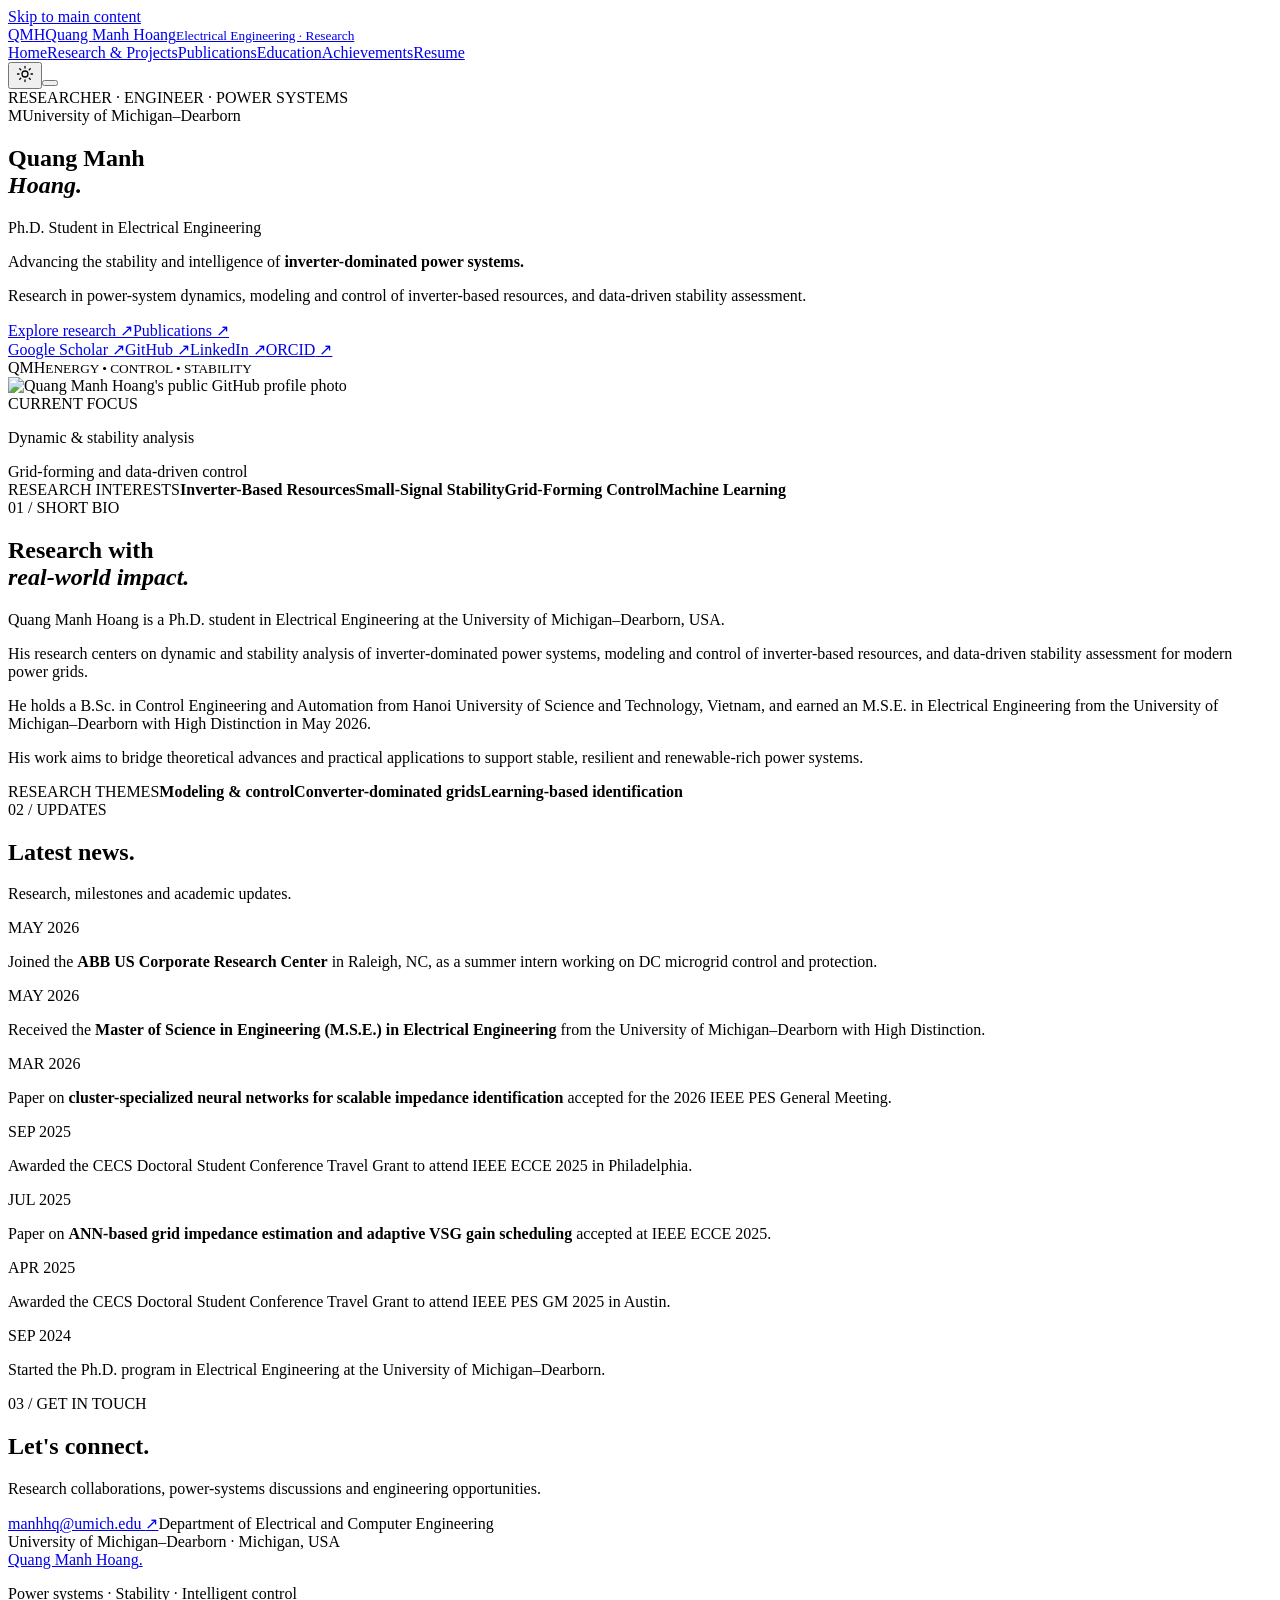
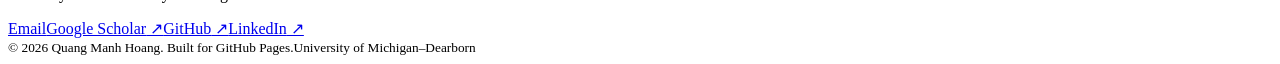
==== index.html @ e9f176d4 "Add index.html academic website page" ====
<!doctype html>
<html lang="en"><head>
<meta charset="utf-8"><meta name="viewport" content="width=device-width,initial-scale=1">
<meta name="theme-color" content="#faf9f6"><meta name="description" content="Academic home, research updates and contact information for Quang Manh Hoang.">
<meta property="og:type" content="website"><meta property="og:title" content="Home | Quang Manh Hoang"><meta property="og:description" content="Academic home, research updates and contact information for Quang Manh Hoang."><meta property="og:url" content="https://manhqhumich12.github.io/index.html">
<title>Home | Quang Manh Hoang</title>
<link rel="canonical" href="https://manhqhumich12.github.io/index.html">
<link rel="icon" type="image/svg+xml" href="assets/favicon.svg"><link rel="stylesheet" href="styles.css"><script src="script.js" defer></script>
</head><body>
<a class="skip-link" href="#main">Skip to main content</a>
<header class="site-header"><div class="container nav-shell">
<a class="brand" href="index.html" aria-label="Quang Manh Hoang, Home"><span class="brand-symbol">QM<span>H</span></span><span class="brand-name">Quang Manh Hoang<small>Electrical Engineering · Research</small></span></a>
<nav class="nav" id="nav" aria-label="Main navigation"><a href="index.html" aria-current="page">Home</a><a href="research.html">Research & Projects</a><a href="publications.html">Publications</a><a href="education.html">Education</a><a href="achievements.html">Achievements</a><a href="resume.html">Resume</a></nav>
<div class="nav-controls"><button id="theme-toggle" class="theme-toggle" type="button" aria-label="Switch color theme" title="Switch color theme"><svg viewBox="0 0 24 24" width="18" height="18" fill="none" stroke="currentColor" stroke-width="1.7" stroke-linecap="round" stroke-linejoin="round" aria-hidden="true"><circle cx="12" cy="12" r="4"/><path d="M12 2v2m0 16v2M4.93 4.93l1.41 1.41m11.32 11.32 1.41 1.41M2 12h2m16 0h2M4.93 19.07l1.41-1.41M17.66 6.34l1.41-1.41"/></svg></button><button id="nav-toggle" class="nav-toggle" type="button" aria-expanded="false" aria-controls="nav" aria-label="Open navigation"><span></span><span></span><span></span></button></div>
</div></header>
<main id="main"><section class="hero"><div class="container hero-grid"><div class="hero-copy">
<div class="eyebrow"><span></span>RESEARCHER · ENGINEER · POWER SYSTEMS</div>
<div class="university-line"><span class="tiny-seal">M</span><span>University of Michigan–Dearborn</span></div>
<h1>Quang Manh<br><em>Hoang<span>.</span></em></h1>
<p class="role-title">Ph.D. Student in Electrical Engineering</p>
<p class="hero-lead">Advancing the stability and intelligence of <strong>inverter-dominated power systems.</strong></p>
<p class="hero-summary">Research in power-system dynamics, modeling and control of inverter-based resources, and data-driven stability assessment.</p>
<div class="hero-actions"><a class="btn btn-dark" href="research.html">Explore research <span>↗</span></a><a class="btn btn-outline" href="publications.html">Publications <span>↗</span></a></div>
<div class="social-row"><a class="text-link" href="https://scholar.google.com/citations?hl=en&amp;user=gUNAoe0AAAAJ" target="_blank" rel="noopener noreferrer">Google Scholar<span aria-hidden="true"> ↗</span></a><a class="text-link" href="https://github.com/ManhqhUMich12" target="_blank" rel="noopener noreferrer">GitHub<span aria-hidden="true"> ↗</span></a><a class="text-link" href="https://www.linkedin.com/in/manhhg12/" target="_blank" rel="noopener noreferrer">LinkedIn<span aria-hidden="true"> ↗</span></a><a class="text-link" href="https://orcid.org/0009-0001-0348-9118" target="_blank" rel="noopener noreferrer">ORCID<span aria-hidden="true"> ↗</span></a></div>
</div><div class="hero-side"><div class="portrait-shell"><div class="portrait-graphic"><span aria-hidden="true">QMH</span><small>ENERGY • CONTROL • STABILITY</small></div><img class="profile-photo" src="https://avatars.githubusercontent.com/u/192837493?v=4" alt="Quang Manh Hoang's public GitHub profile photo" loading="eager" referrerpolicy="no-referrer"></div>
<div class="hero-side-card"><span class="mini-label">CURRENT FOCUS</span><p>Dynamic & stability analysis</p><div class="side-card-bottom"><span class="circle-live"></span> Grid-forming and data-driven control</div></div></div></div></section>
<section class="stripe" aria-label="Research interests"><div class="container stripe-items"><span>RESEARCH INTERESTS</span><strong>Inverter-Based Resources</strong><strong>Small-Signal Stability</strong><strong>Grid-Forming Control</strong><strong>Machine Learning</strong></div></section>
<section class="content-section" id="about"><div class="container split"><div class="side-heading"><span class="section-index">01 / SHORT BIO</span><h2>Research with<br><em>real-world impact.</em></h2></div><div class="editorial"><p class="lead">Quang Manh Hoang is a Ph.D. student in Electrical Engineering at the University of Michigan–Dearborn, USA.</p><p>His research centers on dynamic and stability analysis of inverter-dominated power systems, modeling and control of inverter-based resources, and data-driven stability assessment for modern power grids.</p><p>He holds a B.Sc. in Control Engineering and Automation from Hanoi University of Science and Technology, Vietnam, and earned an M.S.E. in Electrical Engineering from the University of Michigan–Dearborn with High Distinction in May 2026.</p><p>His work aims to bridge theoretical advances and practical applications to support stable, resilient and renewable-rich power systems.</p><div class="bio-note"><span>RESEARCH THEMES</span><strong>Modeling & control</strong><strong>Converter-dominated grids</strong><strong>Learning-based identification</strong></div></div></div></section>
<section class="content-section soft-section" id="news"><div class="container"><div class="section-top"><span class="section-index">02 / UPDATES</span><div><h2>Latest news<span class="accent">.</span></h2><p>Research, milestones and academic updates.</p></div></div>
<div class="news-list">
<article><time datetime="2026-05">MAY 2026</time><p>Joined the <strong>ABB US Corporate Research Center</strong> in Raleigh, NC, as a summer intern working on DC microgrid control and protection.</p></article>
<article><time datetime="2026-05">MAY 2026</time><p>Received the <strong>Master of Science in Engineering (M.S.E.) in Electrical Engineering</strong> from the University of Michigan–Dearborn with High Distinction.</p></article>
<article><time datetime="2026-03">MAR 2026</time><p>Paper on <strong>cluster-specialized neural networks for scalable impedance identification</strong> accepted for the 2026 IEEE PES General Meeting.</p></article>
<article><time datetime="2025-09">SEP 2025</time><p>Awarded the CECS Doctoral Student Conference Travel Grant to attend IEEE ECCE 2025 in Philadelphia.</p></article>
<article><time datetime="2025-07">JUL 2025</time><p>Paper on <strong>ANN-based grid impedance estimation and adaptive VSG gain scheduling</strong> accepted at IEEE ECCE 2025.</p></article>
<article><time datetime="2025-04">APR 2025</time><p>Awarded the CECS Doctoral Student Conference Travel Grant to attend IEEE PES GM 2025 in Austin.</p></article>
<article><time datetime="2024-09">SEP 2024</time><p>Started the Ph.D. program in Electrical Engineering at the University of Michigan–Dearborn.</p></article>
</div></div></section>
<section class="content-section contact-band" id="contact"><div class="container contact-grid"><div><span class="section-index">03 / GET IN TOUCH</span><h2>Let's connect<span class="accent">.</span></h2><p>Research collaborations, power-systems discussions and engineering opportunities.</p></div><div class="contact-actions"><a class="btn btn-dark" href="mailto:manhhq@umich.edu">manhhq@umich.edu <span>↗</span></a><span>Department of Electrical and Computer Engineering<br>University of Michigan–Dearborn · Michigan, USA</span></div></div></section></main>
<footer class="footer"><div class="container footer-main"><div><a class="footer-brand" href="index.html">Quang Manh Hoang<span class="accent">.</span></a><p>Power systems · Stability · Intelligent control</p></div><div class="footer-links"><a href="mailto:manhhq@umich.edu">Email</a><a class="footer-link" href="https://scholar.google.com/citations?hl=en&amp;user=gUNAoe0AAAAJ" target="_blank" rel="noopener noreferrer">Google Scholar<span aria-hidden="true"> ↗</span></a><a class="footer-link" href="https://github.com/ManhqhUMich12" target="_blank" rel="noopener noreferrer">GitHub<span aria-hidden="true"> ↗</span></a><a class="footer-link" href="https://www.linkedin.com/in/manhhg12/" target="_blank" rel="noopener noreferrer">LinkedIn<span aria-hidden="true"> ↗</span></a></div></div><div class="container footer-bottom"><small>© <span id="year">2026</span> Quang Manh Hoang. Built for GitHub Pages.</small><small>University of Michigan–Dearborn</small></div></footer>
</body></html>
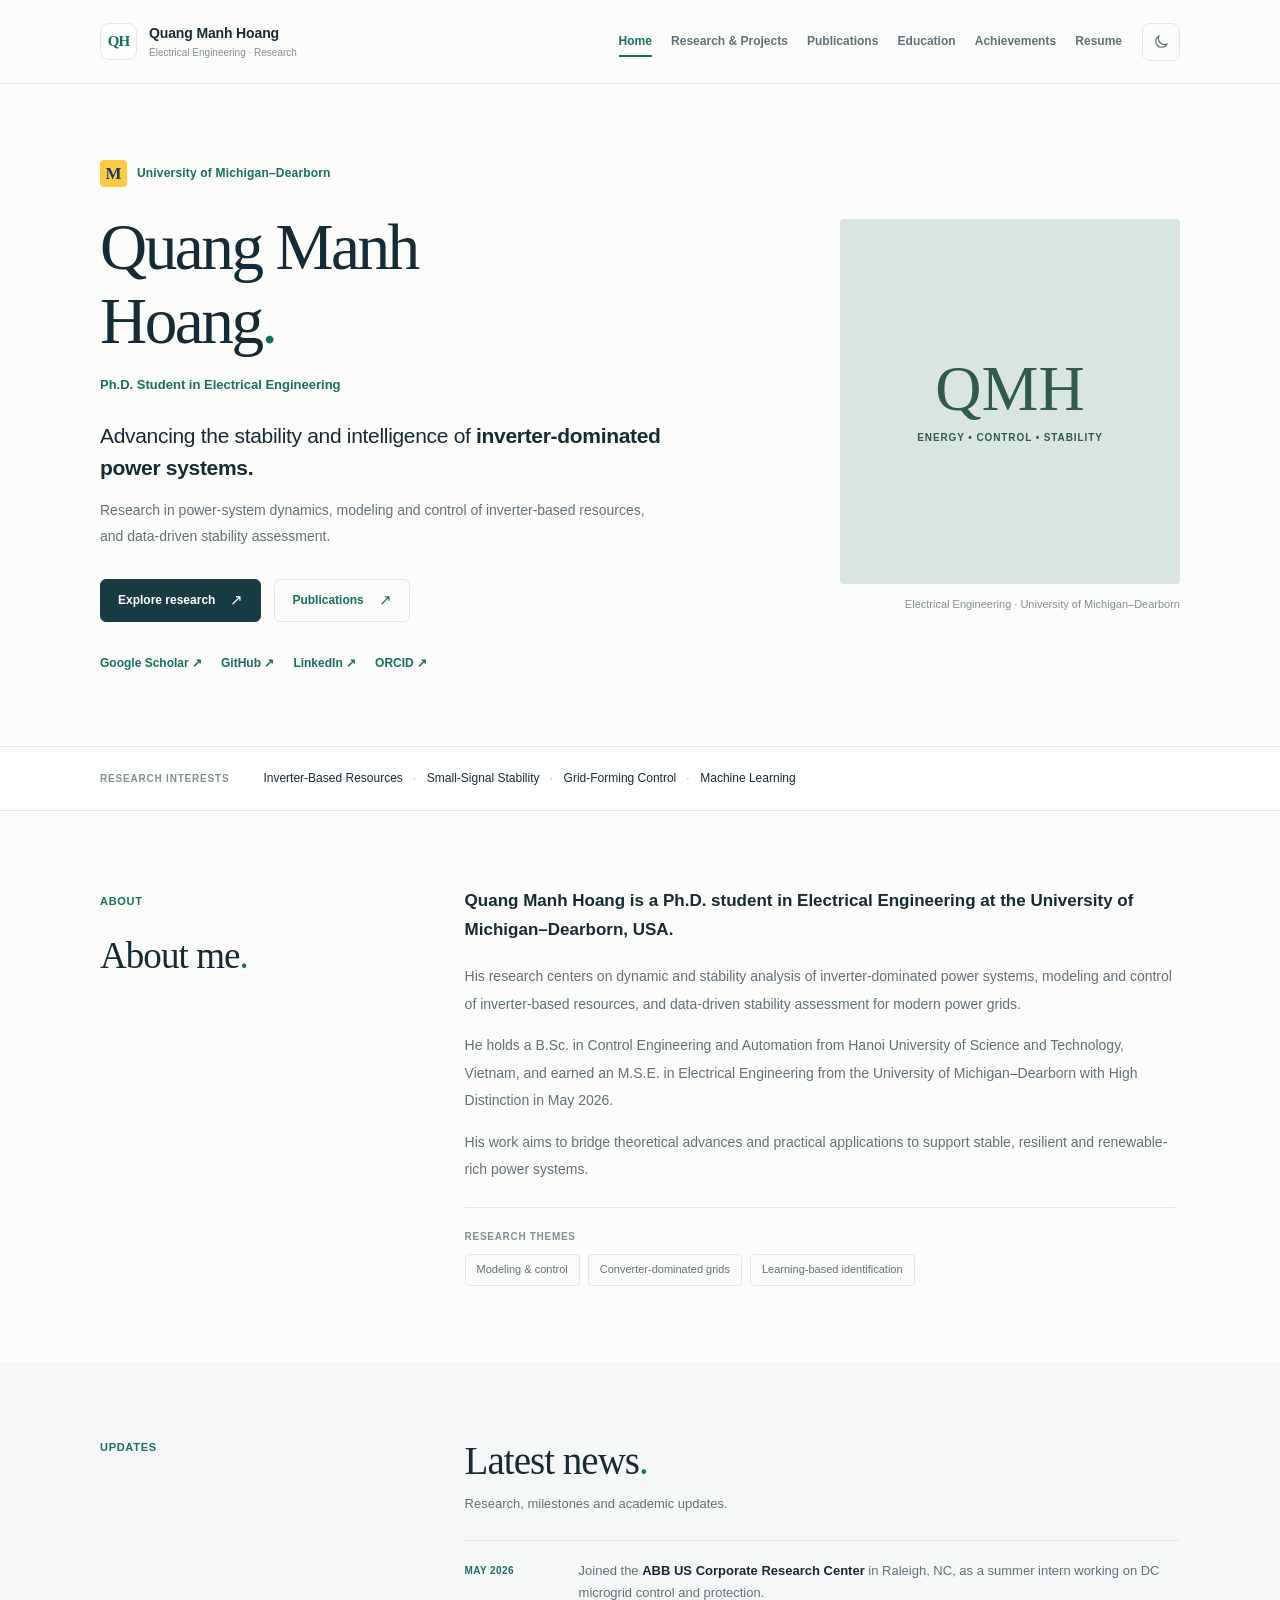
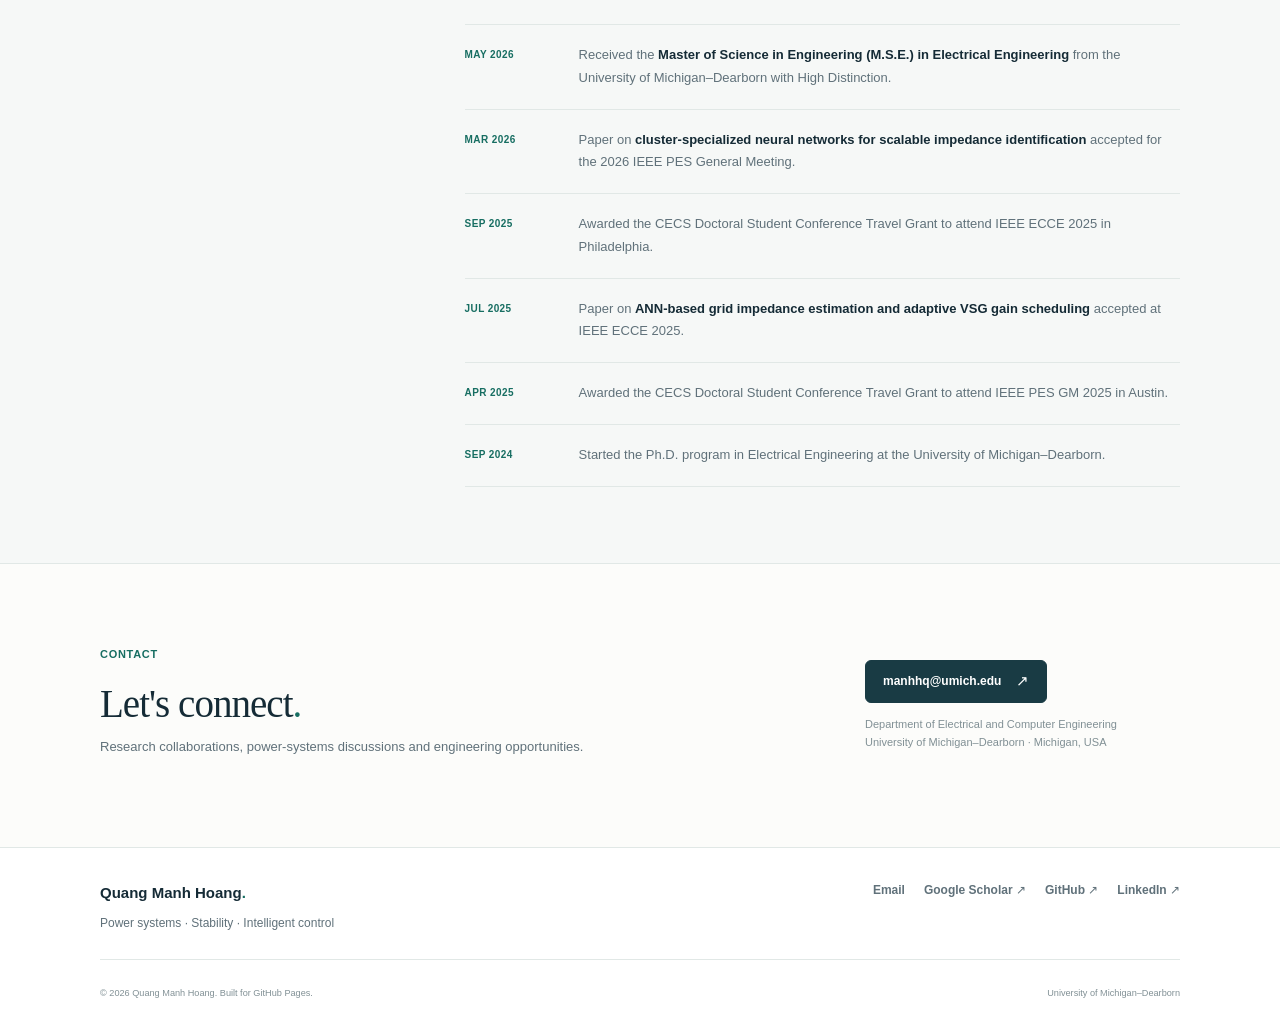
==== commit fbf1cb76: "Redesign academic website with clean Modern Academic light theme" ====
--- a/index.html
+++ b/index.html
@@ -1,7 +1,7 @@
 <!doctype html>
 <html lang="en"><head>
 <meta charset="utf-8"><meta name="viewport" content="width=device-width,initial-scale=1">
-<meta name="theme-color" content="#faf9f6"><meta name="description" content="Academic home, research updates and contact information for Quang Manh Hoang.">
+<meta name="theme-color" content="#fcfcfa"><meta name="description" content="Academic home, research updates and contact information for Quang Manh Hoang.">
 <meta property="og:type" content="website"><meta property="og:title" content="Home | Quang Manh Hoang"><meta property="og:description" content="Academic home, research updates and contact information for Quang Manh Hoang."><meta property="og:url" content="https://manhqhumich12.github.io/index.html">
 <title>Home | Quang Manh Hoang</title>
 <link rel="canonical" href="https://manhqhumich12.github.io/index.html">
@@ -9,9 +9,9 @@
 </head><body>
 <a class="skip-link" href="#main">Skip to main content</a>
 <header class="site-header"><div class="container nav-shell">
-<a class="brand" href="index.html" aria-label="Quang Manh Hoang, Home"><span class="brand-symbol">QM<span>H</span></span><span class="brand-name">Quang Manh Hoang<small>Electrical Engineering · Research</small></span></a>
+<a class="brand" href="index.html" aria-label="Quang Manh Hoang, Home"><span class="brand-symbol" aria-hidden="true">QH</span><span class="brand-name">Quang Manh Hoang<small>Electrical Engineering · Research</small></span></a>
 <nav class="nav" id="nav" aria-label="Main navigation"><a href="index.html" aria-current="page">Home</a><a href="research.html">Research & Projects</a><a href="publications.html">Publications</a><a href="education.html">Education</a><a href="achievements.html">Achievements</a><a href="resume.html">Resume</a></nav>
-<div class="nav-controls"><button id="theme-toggle" class="theme-toggle" type="button" aria-label="Switch color theme" title="Switch color theme"><svg viewBox="0 0 24 24" width="18" height="18" fill="none" stroke="currentColor" stroke-width="1.7" stroke-linecap="round" stroke-linejoin="round" aria-hidden="true"><circle cx="12" cy="12" r="4"/><path d="M12 2v2m0 16v2M4.93 4.93l1.41 1.41m11.32 11.32 1.41 1.41M2 12h2m16 0h2M4.93 19.07l1.41-1.41M17.66 6.34l1.41-1.41"/></svg></button><button id="nav-toggle" class="nav-toggle" type="button" aria-expanded="false" aria-controls="nav" aria-label="Open navigation"><span></span><span></span><span></span></button></div>
+<div class="nav-controls"><button id="theme-toggle" class="theme-toggle" type="button" aria-label="Switch to dark mode" title="Switch to dark mode"><svg viewBox="0 0 24 24" width="18" height="18" fill="none" stroke="currentColor" stroke-width="1.7" stroke-linecap="round" stroke-linejoin="round" aria-hidden="true"><path d="M20 15.4A8.5 8.5 0 0 1 8.6 4a8.5 8.5 0 1 0 11.4 11.4Z"/></svg></button><button id="nav-toggle" class="nav-toggle" type="button" aria-expanded="false" aria-controls="nav" aria-label="Open navigation"><span></span><span></span><span></span></button></div>
 </div></header>
 <main id="main"><section class="hero"><div class="container hero-grid"><div class="hero-copy">
 <div class="eyebrow"><span></span>RESEARCHER · ENGINEER · POWER SYSTEMS</div>
@@ -23,10 +23,10 @@
 <div class="hero-actions"><a class="btn btn-dark" href="research.html">Explore research <span>↗</span></a><a class="btn btn-outline" href="publications.html">Publications <span>↗</span></a></div>
 <div class="social-row"><a class="text-link" href="https://scholar.google.com/citations?hl=en&amp;user=gUNAoe0AAAAJ" target="_blank" rel="noopener noreferrer">Google Scholar<span aria-hidden="true"> ↗</span></a><a class="text-link" href="https://github.com/ManhqhUMich12" target="_blank" rel="noopener noreferrer">GitHub<span aria-hidden="true"> ↗</span></a><a class="text-link" href="https://www.linkedin.com/in/manhhg12/" target="_blank" rel="noopener noreferrer">LinkedIn<span aria-hidden="true"> ↗</span></a><a class="text-link" href="https://orcid.org/0009-0001-0348-9118" target="_blank" rel="noopener noreferrer">ORCID<span aria-hidden="true"> ↗</span></a></div>
 </div><div class="hero-side"><div class="portrait-shell"><div class="portrait-graphic"><span aria-hidden="true">QMH</span><small>ENERGY • CONTROL • STABILITY</small></div><img class="profile-photo" src="https://avatars.githubusercontent.com/u/192837493?v=4" alt="Quang Manh Hoang's public GitHub profile photo" loading="eager" referrerpolicy="no-referrer"></div>
-<div class="hero-side-card"><span class="mini-label">CURRENT FOCUS</span><p>Dynamic & stability analysis</p><div class="side-card-bottom"><span class="circle-live"></span> Grid-forming and data-driven control</div></div></div></div></section>
+<div class="hero-side-card"><span class="mini-label">CURRENT FOCUS</span><p>Dynamic & stability analysis</p><div class="side-card-bottom"><span class="circle-live"></span> Grid-forming and data-driven control</div></div><p class="portrait-caption">Electrical Engineering · University of Michigan–Dearborn</p></div></div></section>
 <section class="stripe" aria-label="Research interests"><div class="container stripe-items"><span>RESEARCH INTERESTS</span><strong>Inverter-Based Resources</strong><strong>Small-Signal Stability</strong><strong>Grid-Forming Control</strong><strong>Machine Learning</strong></div></section>
-<section class="content-section" id="about"><div class="container split"><div class="side-heading"><span class="section-index">01 / SHORT BIO</span><h2>Research with<br><em>real-world impact.</em></h2></div><div class="editorial"><p class="lead">Quang Manh Hoang is a Ph.D. student in Electrical Engineering at the University of Michigan–Dearborn, USA.</p><p>His research centers on dynamic and stability analysis of inverter-dominated power systems, modeling and control of inverter-based resources, and data-driven stability assessment for modern power grids.</p><p>He holds a B.Sc. in Control Engineering and Automation from Hanoi University of Science and Technology, Vietnam, and earned an M.S.E. in Electrical Engineering from the University of Michigan–Dearborn with High Distinction in May 2026.</p><p>His work aims to bridge theoretical advances and practical applications to support stable, resilient and renewable-rich power systems.</p><div class="bio-note"><span>RESEARCH THEMES</span><strong>Modeling & control</strong><strong>Converter-dominated grids</strong><strong>Learning-based identification</strong></div></div></div></section>
-<section class="content-section soft-section" id="news"><div class="container"><div class="section-top"><span class="section-index">02 / UPDATES</span><div><h2>Latest news<span class="accent">.</span></h2><p>Research, milestones and academic updates.</p></div></div>
+<section class="content-section" id="about"><div class="container split"><div class="side-heading"><span class="section-index">ABOUT</span><h2>About me<span class="accent">.</span></h2></div><div class="editorial"><p class="lead">Quang Manh Hoang is a Ph.D. student in Electrical Engineering at the University of Michigan–Dearborn, USA.</p><p>His research centers on dynamic and stability analysis of inverter-dominated power systems, modeling and control of inverter-based resources, and data-driven stability assessment for modern power grids.</p><p>He holds a B.Sc. in Control Engineering and Automation from Hanoi University of Science and Technology, Vietnam, and earned an M.S.E. in Electrical Engineering from the University of Michigan–Dearborn with High Distinction in May 2026.</p><p>His work aims to bridge theoretical advances and practical applications to support stable, resilient and renewable-rich power systems.</p><div class="bio-note"><span>RESEARCH THEMES</span><strong>Modeling & control</strong><strong>Converter-dominated grids</strong><strong>Learning-based identification</strong></div></div></div></section>
+<section class="content-section soft-section" id="news"><div class="container"><div class="section-top"><span class="section-index">UPDATES</span><div><h2>Latest news<span class="accent">.</span></h2><p>Research, milestones and academic updates.</p></div></div>
 <div class="news-list">
 <article><time datetime="2026-05">MAY 2026</time><p>Joined the <strong>ABB US Corporate Research Center</strong> in Raleigh, NC, as a summer intern working on DC microgrid control and protection.</p></article>
 <article><time datetime="2026-05">MAY 2026</time><p>Received the <strong>Master of Science in Engineering (M.S.E.) in Electrical Engineering</strong> from the University of Michigan–Dearborn with High Distinction.</p></article>
@@ -36,6 +36,6 @@
 <article><time datetime="2025-04">APR 2025</time><p>Awarded the CECS Doctoral Student Conference Travel Grant to attend IEEE PES GM 2025 in Austin.</p></article>
 <article><time datetime="2024-09">SEP 2024</time><p>Started the Ph.D. program in Electrical Engineering at the University of Michigan–Dearborn.</p></article>
 </div></div></section>
-<section class="content-section contact-band" id="contact"><div class="container contact-grid"><div><span class="section-index">03 / GET IN TOUCH</span><h2>Let's connect<span class="accent">.</span></h2><p>Research collaborations, power-systems discussions and engineering opportunities.</p></div><div class="contact-actions"><a class="btn btn-dark" href="mailto:manhhq@umich.edu">manhhq@umich.edu <span>↗</span></a><span>Department of Electrical and Computer Engineering<br>University of Michigan–Dearborn · Michigan, USA</span></div></div></section></main>
+<section class="content-section contact-band" id="contact"><div class="container contact-grid"><div><span class="section-index">CONTACT</span><h2>Let's connect<span class="accent">.</span></h2><p>Research collaborations, power-systems discussions and engineering opportunities.</p></div><div class="contact-actions"><a class="btn btn-dark" href="mailto:manhhq@umich.edu">manhhq@umich.edu <span>↗</span></a><span>Department of Electrical and Computer Engineering<br>University of Michigan–Dearborn · Michigan, USA</span></div></div></section></main>
 <footer class="footer"><div class="container footer-main"><div><a class="footer-brand" href="index.html">Quang Manh Hoang<span class="accent">.</span></a><p>Power systems · Stability · Intelligent control</p></div><div class="footer-links"><a href="mailto:manhhq@umich.edu">Email</a><a class="footer-link" href="https://scholar.google.com/citations?hl=en&amp;user=gUNAoe0AAAAJ" target="_blank" rel="noopener noreferrer">Google Scholar<span aria-hidden="true"> ↗</span></a><a class="footer-link" href="https://github.com/ManhqhUMich12" target="_blank" rel="noopener noreferrer">GitHub<span aria-hidden="true"> ↗</span></a><a class="footer-link" href="https://www.linkedin.com/in/manhhg12/" target="_blank" rel="noopener noreferrer">LinkedIn<span aria-hidden="true"> ↗</span></a></div></div><div class="container footer-bottom"><small>© <span id="year">2026</span> Quang Manh Hoang. Built for GitHub Pages.</small><small>University of Michigan–Dearborn</small></div></footer>
 </body></html>
--- a/styles.css
+++ b/styles.css
@@ -0,0 +1,289 @@
+/* Quang Manh Hoang — Modern Academic v3
+   Editorial, content-first visual language. System fonts; no third-party build. */
+:root {
+  --bg: #fcfcfa;
+  --paper: #ffffff;
+  --soft: #f6f8f7;
+  --ink: #22313a;
+  --heading: #152b36;
+  --muted: #60717a;
+  --quiet: #819095;
+  --line: #e1e8e6;
+  --accent: #176e62;
+  --accent-light: #eef5f2;
+  --button: #193b44;
+  --button-text: #ffffff;
+  --serif: Georgia, 'Times New Roman', serif;
+  --sans: -apple-system, BlinkMacSystemFont, 'Segoe UI', Helvetica, Arial, sans-serif;
+  color-scheme: light;
+}
+:root[data-theme="dark"] {
+  --bg: #14212a;
+  --paper: #1b2b34;
+  --soft: #202f36;
+  --ink: #d8e3e5;
+  --heading: #f4f7f4;
+  --muted: #aabdc2;
+  --quiet: #8ea3a9;
+  --line: #34454d;
+  --accent: #8ad0bb;
+  --accent-light: #263f40;
+  --button: #bfe8dc;
+  --button-text: #1d343b;
+  color-scheme: dark;
+}
+* { box-sizing: border-box; }
+html { scroll-behavior: smooth; }
+body { margin: 0; background: var(--bg); color: var(--ink); font: 15px/1.78 var(--sans); -webkit-font-smoothing: antialiased; }
+button { font: inherit; cursor: pointer; }
+a { color: inherit; text-decoration: none; }
+a:hover { color: var(--accent); }
+a:focus-visible, button:focus-visible { outline: 2px solid var(--accent); outline-offset: 4px; }
+img, svg { max-width: 100%; }
+img { display: block; }
+h1, h2, h3, p { margin-top: 0; }
+h1, h2, h3 { color: var(--heading); }
+p { color: var(--muted); }
+.container { width: min(1080px, calc(100% - 72px)); margin-inline: auto; }
+.accent { color: var(--accent); }
+em { font-family: var(--serif); font-weight: 400; font-style: italic; color: inherit; }
+.skip-link { position: fixed; top: -100px; left: 12px; padding: 10px 16px; z-index: 999; background: var(--paper); color: var(--heading); border: 1px solid var(--accent); }
+.skip-link:focus { top: 10px; }
+
+/* Navigation — calm, readable, and deliberately unbranded in the corporate sense. */
+.site-header { position: sticky; top: 0; z-index: 40; background: var(--bg); border-bottom: 1px solid var(--line); }
+.nav-shell { min-height: 83px; display: flex; align-items: center; gap: 20px; }
+.brand { display: flex; gap: 12px; align-items: center; flex-shrink: 0; margin-right: auto; }
+.brand-symbol { height: 37px; width: 37px; flex: 0 0 37px; border: 1px solid var(--line); border-radius: 9px; display: grid; place-items: center; font-family: var(--serif); font-size: 15px; font-weight: 700; line-height: 1; color: var(--accent); background: var(--paper); letter-spacing: -.06em; }
+.brand-name { display: block; color: var(--heading); font-size: 14px; font-weight: 700; letter-spacing: -.01em; white-space: nowrap; line-height: 1.32; }
+.brand-name small { display: block; color: var(--quiet); margin-top: 4px; font-size: 10px; font-weight: 500; letter-spacing: 0; }
+.nav { display: flex; align-items: center; gap: clamp(11px, 1.5vw, 23px); }
+.nav a { position: relative; white-space: nowrap; font-size: 12px; font-weight: 560; color: var(--muted); padding: 12px 0; }
+.nav a[aria-current="page"], .nav a:hover { color: var(--accent); }
+.nav a[aria-current="page"]::after { position: absolute; content: ''; height: 2px; left: 0; right: 0; bottom: 7px; background: var(--accent); }
+.nav-controls { display: flex; align-items: center; gap: 8px; }
+.theme-toggle, .nav-toggle { border: 1px solid var(--line); border-radius: 8px; width: 38px; height: 38px; color: var(--muted); background: transparent; display: grid; place-items: center; }
+.theme-toggle:hover, .nav-toggle:hover { border-color: var(--accent); color: var(--accent); }
+.theme-toggle svg { width: 17px; height: 17px; }
+.nav-toggle { display: none; }
+.nav-toggle span { display: block; width: 17px; height: 1.5px; background: currentColor; margin: 2px 0; }
+
+/* Home — reduce the hierarchy to name, position, work, portrait. */
+.hero { padding: 76px 0 72px; }
+.hero-grid { display: grid; grid-template-columns: minmax(0, 1.3fr) minmax(0, .72fr); align-items: center; gap: clamp(50px, 8vw, 112px); }
+.hero-copy { max-width: 635px; }
+.hero-copy > .eyebrow { display: none; }
+.university-line { display: flex; align-items: center; gap: 10px; margin-bottom: 24px; color: var(--accent); font-size: 12px; font-weight: 620; letter-spacing: .015em; }
+.tiny-seal { display: grid; place-items: center; width: 27px; height: 27px; border-radius: 4px; color: #173d5f; background: #ffcb45; font: 700 17px/1 var(--serif); }
+.hero h1 { margin-bottom: 14px; font: 400 clamp(47px, 5.1vw, 69px)/1.13 var(--serif); letter-spacing: -.038em; }
+.hero h1 em { font-style: normal; color: var(--heading); }
+.hero h1 em span { color: var(--accent); }
+.role-title { margin-bottom: 24px; font-size: 13px; color: var(--accent); font-weight: 650; letter-spacing: 0; text-transform: none; }
+.hero-lead { font-size: clamp(17px, 1.9vw, 21px); line-height: 1.55; color: var(--heading); font-weight: 430; letter-spacing: -.015em; max-width: 585px; margin-bottom: 13px; }
+.hero-lead strong { font-weight: 700; }
+.hero-summary { font-size: 14px; line-height: 1.85; max-width: 570px; margin-bottom: 29px; }
+.hero-actions, .cv-actions { display: flex; flex-wrap: wrap; align-items: center; gap: 13px; }
+.btn { display: inline-flex; align-items: center; justify-content: center; gap: 15px; min-height: 43px; padding: 10px 17px; border-radius: 6px; border: 1px solid var(--line); font: 650 12px/1.2 var(--sans); transition: background-color .15s, border-color .15s, color .15s; }
+.btn span { font-size: 15px; font-weight: 500; }
+.btn-dark { background: var(--button); color: var(--button-text); border-color: var(--button); }
+.btn-dark:hover { background: var(--accent); color: var(--button-text); border-color: var(--accent); }
+.btn-outline { color: var(--accent); border-color: var(--line); background: transparent; }
+.btn-outline:hover { background: var(--accent-light); border-color: var(--accent); color: var(--accent); }
+.social-row { display: flex; align-items: center; flex-wrap: wrap; gap: 9px 19px; margin-top: 31px; }
+.text-link, .arrow-link { color: var(--accent); font-size: 12px; font-weight: 600; }
+.text-link:hover, .arrow-link:hover { text-decoration: underline; text-underline-offset: 3px; }
+.hero-side { width: 100%; max-width: 340px; justify-self: end; }
+.portrait-shell { height: auto; aspect-ratio: .93; position: relative; border-radius: 4px; overflow: hidden; background: #e6ece9; }
+.portrait-shell img { position: absolute; width: 100%; height: 100%; inset: 0; object-fit: cover; object-position: 50% 35%; filter: saturate(.81); }
+.portrait-graphic { position: absolute; inset: 0; display: flex; flex-direction: column; align-items: center; justify-content: center; gap: 9px; color: #315950; background: #d9e6e0; }
+.portrait-graphic span { font: 400 64px/1 var(--serif); }
+.portrait-graphic small { font: 600 10px/1.6 var(--sans); letter-spacing: .09em; }
+.profile-photo.is-unavailable { display: none; }
+.hero-side-card { display: none; }
+.portrait-caption { margin: 11px 0 0; text-align: right; color: var(--quiet); font-size: 11px; }
+.stripe { background: var(--paper); border-top: 1px solid var(--line); border-bottom: 1px solid var(--line); }
+.stripe-items { padding: 21px 0; display: flex; align-items: center; gap: 12px 24px; flex-wrap: wrap; }
+.stripe-items > span { color: var(--quiet); font-size: 10px; font-weight: 750; text-transform: uppercase; letter-spacing: .08em; margin-right: 10px; }
+.stripe-items strong { position: relative; font-size: 12px; font-weight: 540; color: var(--heading); }
+.stripe-items strong + strong::before { content: '·'; position: absolute; left: -14px; color: #adbab5; }
+
+/* Shared editorial sections. */
+.content-section { padding: 76px 0; }
+.split { display: grid; grid-template-columns: 275px minmax(0, 1fr); gap: clamp(35px, 7vw, 100px); }
+.section-index, .mini-label { color: var(--accent); font-size: 11px; letter-spacing: .065em; font-weight: 720; text-transform: uppercase; }
+.side-heading h2 { font: 400 37px/1.18 var(--serif); letter-spacing: -.025em; margin: 20px 0; }
+.side-heading h2 em { color: var(--heading); }
+.editorial { max-width: 710px; }
+.editorial p { font-size: 14px; line-height: 1.96; margin-bottom: 14px; }
+.editorial p.lead { color: var(--heading); font-size: 17px; line-height: 1.68; font-weight: 560; margin-bottom: 19px; }
+.bio-note { display: flex; flex-wrap: wrap; gap: 8px; align-items: center; border-top: 1px solid var(--line); margin-top: 24px; padding-top: 20px; }
+.bio-note span { display: block; flex: 0 0 100%; font-size: 10px; color: var(--quiet); font-weight: 650; letter-spacing: .07em; }
+.bio-note strong { font-size: 11px; font-weight: 540; border: 1px solid var(--line); border-radius: 4px; padding: 5px 11px; color: var(--muted); }
+.soft-section { background: var(--soft); }
+.section-top { display: grid; grid-template-columns: 275px minmax(0, 1fr); gap: clamp(35px, 7vw, 100px); margin-bottom: 25px; }
+.section-top h2, .contact-grid h2 { font: 400 39px/1.2 var(--serif); letter-spacing: -.025em; margin: 0 0 7px; }
+.section-top p { margin: 0; font-size: 13px; }
+.news-list { margin-left: calc(275px + clamp(35px, 7vw, 100px)); border-top: 1px solid var(--line); }
+.news-list article { display: grid; grid-template-columns: 92px minmax(0, 1fr); gap: 22px; border-bottom: 1px solid var(--line); padding: 19px 0; }
+.news-list time { font: 700 10px/1.7 var(--sans); color: var(--accent); letter-spacing: .04em; padding-top: 2px; }
+.news-list p { font-size: 13px; line-height: 1.75; margin: 0; }
+.news-list strong { color: var(--heading); font-weight: 630; }
+.contact-band { border-top: 1px solid var(--line); }
+.contact-grid { display: flex; justify-content: space-between; gap: 50px; align-items: center; }
+.contact-grid h2 { margin-top: 15px; }
+.contact-grid p { font-size: 13px; }
+.contact-actions { display: flex; flex-direction: column; align-items: flex-start; gap: 13px; min-width: 315px; }
+.contact-actions > span { color: var(--quiet); font-size: 11px; line-height: 1.6; }
+
+/* Interior pages: simple document-like hierarchy. */
+.page-intro { padding: 66px 0 58px; border-bottom: 1px solid var(--line); background: var(--bg); }
+.eyebrow { font-size: 11px; font-weight: 700; color: var(--accent); letter-spacing: .095em; text-transform: uppercase; display: flex; align-items: center; gap: 9px; margin-bottom: 19px; }
+.eyebrow > span { width: 16px; height: 1px; background: var(--accent); }
+.page-intro h1 { font: 400 clamp(39px, 4.65vw, 57px)/1.2 var(--serif); letter-spacing: -.035em; margin: 0 0 15px; }
+.page-intro h1 em { color: var(--heading); }
+.page-intro p { max-width: 690px; font-size: 15px; line-height: 1.8; margin: 0; }
+.research-focus { display: grid; grid-template-columns: 1.15fr .85fr; gap: 70px; align-items: end; padding-bottom: 25px; }
+.research-focus h2 { font: 400 29px/1.34 var(--serif); letter-spacing: -.02em; margin: 14px 0 0; }
+.research-focus p { font-size: 14px; margin: 0; line-height: 1.8; }
+.projects-list { display: block; border-top: 1px solid var(--line); }
+.project-card { border-bottom: 1px solid var(--line); padding: 29px 0; background: transparent; }
+.project-visual { display: none; }
+.project-body { display: grid; grid-template-columns: 196px minmax(0,1fr); column-gap: 33px; row-gap: 10px; padding: 0; }
+.overline-row { grid-column: 1; grid-row: 1 / span 3; display: flex; flex-direction: column; align-items: flex-start; gap: 7px; font-size: 11px; line-height: 1.5; color: var(--accent); font-weight: 600; }
+.overline-row span:last-child { color: var(--quiet); font-weight: 500; }
+.project-body h2 { grid-column: 2; grid-row: 1; font: 520 21px/1.45 var(--sans); letter-spacing: -.02em; margin: 0; max-width: 725px; }
+.project-body > p { grid-column: 2; grid-row: 2; font-size: 13px; line-height: 1.75; max-width: 750px; margin: 0; }
+.project-bottom { grid-column: 2; grid-row: 3; display: flex; justify-content: space-between; align-items: center; flex-wrap: wrap; gap: 10px 20px; margin-top: 7px; }
+.topic-pill { color: var(--quiet); font-size: 11px; font-weight: 600; }
+.arrow-link { font-size: 12px; }
+
+/* Publications. */
+.pub-toolbar { display: flex; align-items: center; justify-content: space-between; gap: 15px; padding-bottom: 18px; border-bottom: 1px solid var(--line); }
+.pub-toolbar > span { font-size: 10px; font-weight: 720; color: var(--quiet); letter-spacing: .09em; }
+.pub-toolbar .btn { min-height: 38px; }
+.publication-category { padding-top: 47px; }
+.category-head { display: flex; align-items: baseline; gap: 17px; margin-bottom: 18px; }
+.category-head > span { color: var(--accent); font-size: 11px; font-weight: 720; }
+.category-head h2 { font: 400 32px/1.3 var(--serif); margin: 0; letter-spacing: -.025em; }
+.category-head small { font-size: 11px; color: var(--quiet); }
+.pub-row { display: grid; grid-template-columns: 100px minmax(0,1fr); gap: 30px; padding: 22px 0; border-top: 1px solid var(--line); }
+.pub-index { font-size: 11px; font-weight: 700; color: var(--accent); padding-top: 3px; }
+.pub-index span { display: block; font-size: 11px; font-weight: 500; color: var(--quiet); margin-top: 4px; }
+.pub-details h3 { font: 620 17px/1.5 var(--sans); letter-spacing: -.01em; margin: 0 0 9px; }
+.pub-authors, .pub-venue { margin: 0 0 5px; font-size: 12px; line-height: 1.7; }
+.pub-venue { font-style: italic; color: var(--ink); margin-bottom: 10px; }
+
+/* Education, achievements and CV. */
+.timeline { max-width: 910px; margin: 0 auto; }
+.timeline-item { display: grid; grid-template-columns: 155px 18px minmax(0,1fr); gap: 20px; min-height: 185px; }
+.timeline-date { font-size: 11px; font-weight: 650; color: var(--accent); padding-top: 5px; }
+.timeline-dot { height: 100%; position: relative; }
+.timeline-dot::before { content: ''; width: 8px; height: 8px; border-radius: 50%; position: absolute; top: 9px; left: 5px; background: var(--accent); }
+.timeline-dot::after { content: ''; position: absolute; top: 26px; left: 8px; height: calc(100% - 28px); width: 1px; background: var(--line); }
+.timeline-item:last-child .timeline-dot::after { display: none; }
+.timeline-body { padding-bottom: 44px; }
+.timeline-body h2 { font: 400 25px/1.35 var(--serif); letter-spacing: -.02em; margin: 1px 0 7px; }
+.timeline-body h3 { font: 650 13px/1.5 var(--sans); color: var(--accent); margin: 0 0 12px; }
+.timeline-body p { font-size: 13px; max-width: 630px; }
+.honors-grid { display: grid; grid-template-columns: repeat(2, minmax(0,1fr)); gap: 0 44px; }
+.honor-card { padding: 24px 0 29px; border-top: 1px solid var(--line); background: transparent; min-height: 176px; }
+.honor-number { color: var(--accent); font-size: 11px; font-weight: 650; }
+.honor-card h2 { font: 400 22px/1.35 var(--serif); letter-spacing: -.015em; margin: 13px 0 11px; }
+.honor-card p { font-size: 13px; line-height: 1.73; margin: 0; }
+.editorial-note { margin-top: 28px; color: var(--quiet); font-size: 12px; }
+.cv-grid { display: grid; grid-template-columns: 1.15fr .85fr; gap: 30px; }
+.cv-card { padding: 33px; border: 1px solid var(--line); background: var(--paper); border-radius: 6px; }
+.cv-icon { color: var(--accent); font-size: 30px; margin-bottom: 30px; }
+.cv-card h2 { font: 400 35px/1.2 var(--serif); margin: 15px 0; }
+.cv-card p { font-size: 14px; max-width: 470px; }
+.cv-actions { margin-top: 25px; }
+.cv-details { border: 1px solid var(--line); border-radius: 6px; background: var(--soft); padding: 33px; }
+.cv-details h3 { font-size: 14px; font-weight: 650; margin: 0 0 9px; }
+.cv-details p, .cv-details ul { font-size: 12px; line-height: 1.8; }
+.cv-details ul { margin: 0 0 21px; padding-left: 19px; color: var(--muted); }
+.stack-links { display: flex; gap: 12px; flex-wrap: wrap; }
+
+/* Footer: a single quiet endnote. */
+.footer { border-top: 1px solid var(--line); background: var(--paper); padding: 32px 0 20px; }
+.footer-main { display: flex; justify-content: space-between; align-items: start; gap: 35px; }
+.footer-brand { font: 600 15px/1.4 var(--sans); color: var(--heading); }
+.footer-main p { font-size: 12px; margin: 6px 0 0; }
+.footer-links { display: flex; flex-wrap: wrap; align-items: center; gap: 10px 19px; }
+.footer-links a { color: var(--muted); font-size: 12px; font-weight: 560; }
+.footer-links a:hover { color: var(--accent); }
+.footer-bottom { display: flex; justify-content: space-between; gap: 12px; padding-top: 25px; margin-top: 25px; border-top: 1px solid var(--line); color: var(--quiet); font-size: 11px; }
+
+@media (max-width: 1110px) {
+  .nav { gap: 13px; }
+  .nav a { font-size: 11px; }
+  .brand-name { font-size: 13px; }
+  .brand-name small { font-size: 9px; }
+}
+@media (max-width: 940px) {
+  .nav-toggle { display: flex; flex-direction: column; align-items: center; justify-content: center; }
+  .nav { display: none; position: absolute; top: 100%; left: 0; right: 0; padding: 13px max(28px, calc((100% - 750px)/2)); flex-direction: column; align-items: stretch; gap: 0; background: var(--paper); border-bottom: 1px solid var(--line); box-shadow: 0 12px 25px rgba(20,38,42,.08); }
+  .nav.nav-open { display: flex; }
+  .nav a { font-size: 14px; padding: 12px 8px; border-bottom: 1px solid var(--line); }
+  .nav a:last-child { border: 0; }
+  .nav a[aria-current="page"]::after { display: none; }
+  .hero-grid { gap: 35px; grid-template-columns: minmax(0,1.15fr) minmax(0,.85fr); }
+  .hero h1 { font-size: clamp(46px, 6vw, 61px); }
+  .split, .section-top { grid-template-columns: 235px minmax(0,1fr); gap: 42px; }
+  .news-list { margin-left: 277px; }
+  .stripe-items { gap: 10px 20px; }
+}
+@media (max-width: 700px) {
+  .container { width: min(100% - 42px, 550px); }
+  .nav-shell { min-height: 73px; }
+  .hero { padding: 43px 0 48px; }
+  .hero-grid { grid-template-columns: 1fr; gap: 35px; }
+  .hero-side { justify-self: start; max-width: 285px; }
+  .portrait-shell { aspect-ratio: 1/1; }
+  .portrait-caption { text-align: left; }
+  .hero h1 { font-size: clamp(45px, 9vw, 61px); }
+  .university-line { margin-bottom: 18px; }
+  .hero-lead { font-size: 18px; }
+  .role-title { margin-bottom: 20px; }
+  .social-row { margin-top: 26px; }
+  .stripe-items { gap: 10px 19px; }
+  .stripe-items > span { width: 100%; }
+  .stripe-items strong { font-size: 11px; }
+  .stripe-items strong + strong::before { display: none; }
+  .content-section { padding: 58px 0; }
+  .split, .section-top, .research-focus { display: block; }
+  .side-heading h2 { margin: 14px 0 22px; }
+  .section-top h2 { margin: 14px 0 8px; }
+  .news-list { margin-left: 0; }
+  .news-list article { grid-template-columns: 80px minmax(0,1fr); gap: 13px; }
+  .contact-grid { flex-direction: column; align-items: start; gap: 20px; }
+  .contact-actions { min-width: 0; }
+  .page-intro { padding: 49px 0 43px; }
+  .page-intro h1 { font-size: clamp(39px, 8vw, 51px); }
+  .research-focus p { margin-top: 15px; }
+  .project-body { grid-template-columns: 1fr; gap: 10px; }
+  .overline-row { grid-column: 1; grid-row: 1; flex-direction: row; justify-content: space-between; }
+  .project-body h2 { grid-column: 1; grid-row: 2; font-size: 19px; }
+  .project-body > p { grid-column: 1; grid-row: 3; }
+  .project-bottom { grid-column: 1; grid-row: 4; }
+  .pub-row { grid-template-columns: 47px minmax(0,1fr); gap: 14px; }
+  .category-head h2 { font-size: 28px; }
+  .timeline-item { grid-template-columns: 103px 17px minmax(0,1fr); gap: 10px; }
+  .timeline-date { font-size: 10px; }
+  .timeline-body h2 { font-size: 22px; }
+  .honors-grid, .cv-grid { grid-template-columns: 1fr; }
+  .cv-card, .cv-details { padding: 27px; }
+  .footer-main, .footer-bottom { flex-direction: column; gap: 18px; }
+}
+@media (max-width: 400px) {
+  .container { width: calc(100% - 34px); }
+  .brand-name { font-size: 12px; }
+  .brand-name small { font-size: 9px; }
+  .brand-symbol { display: none; }
+  .hero h1 { font-size: 46px; }
+  .pub-toolbar { flex-direction: column; align-items: start; }
+  .publication-category { padding-top: 36px; }
+}
+@media (prefers-reduced-motion: reduce) {
+  html { scroll-behavior: auto; }
+  .btn { transition: none; }
+}
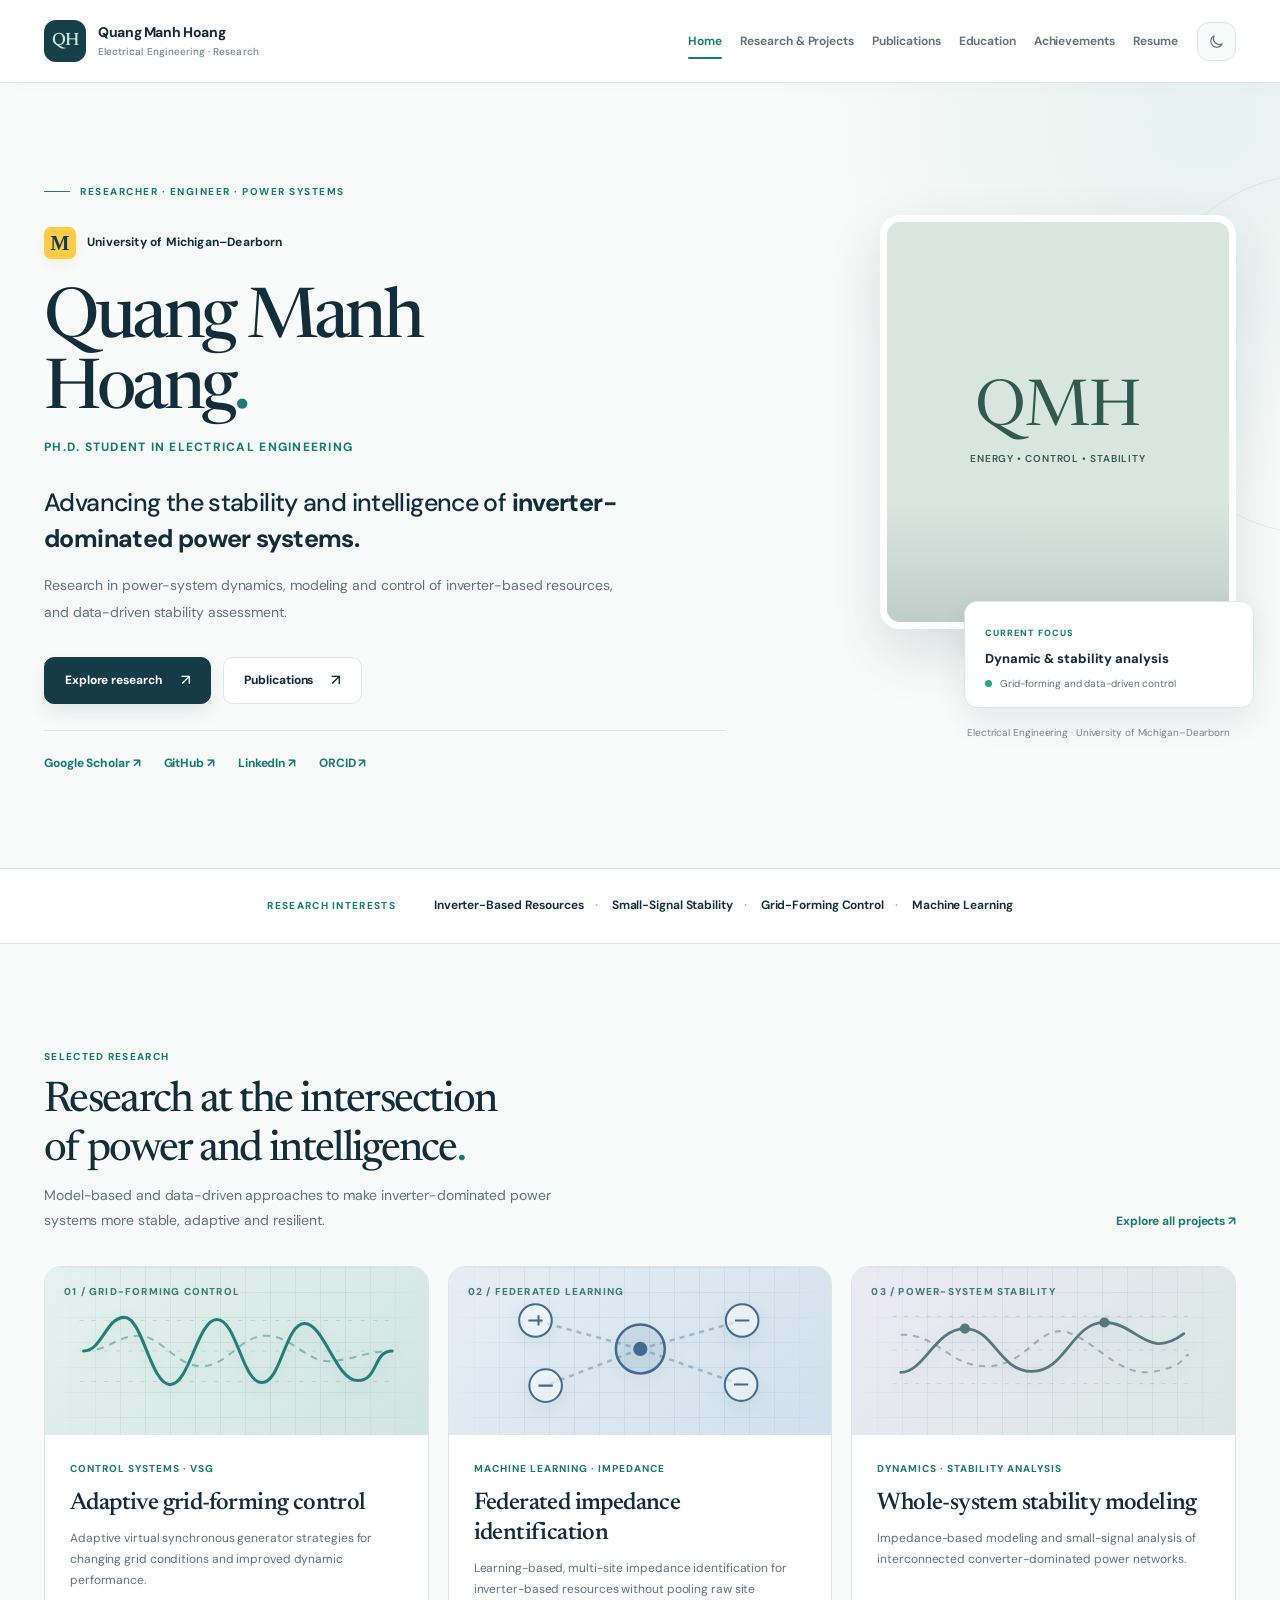
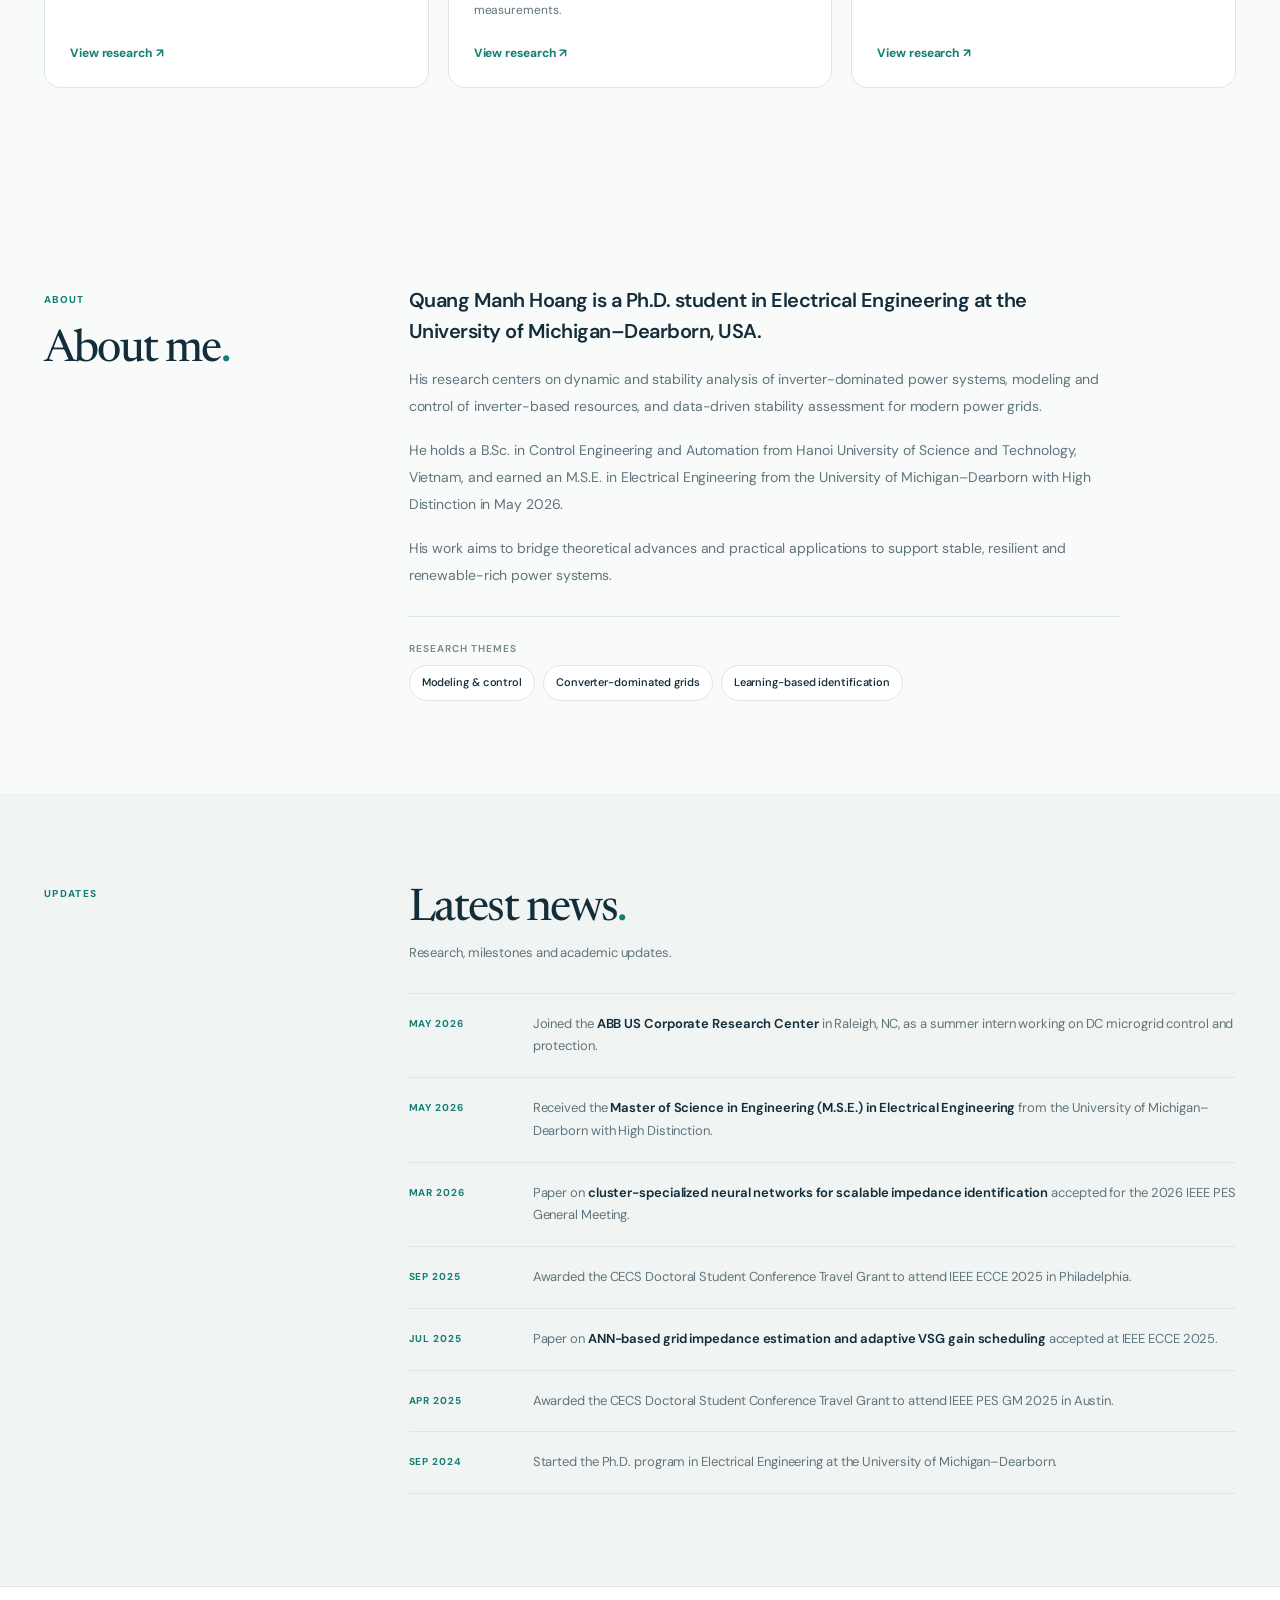
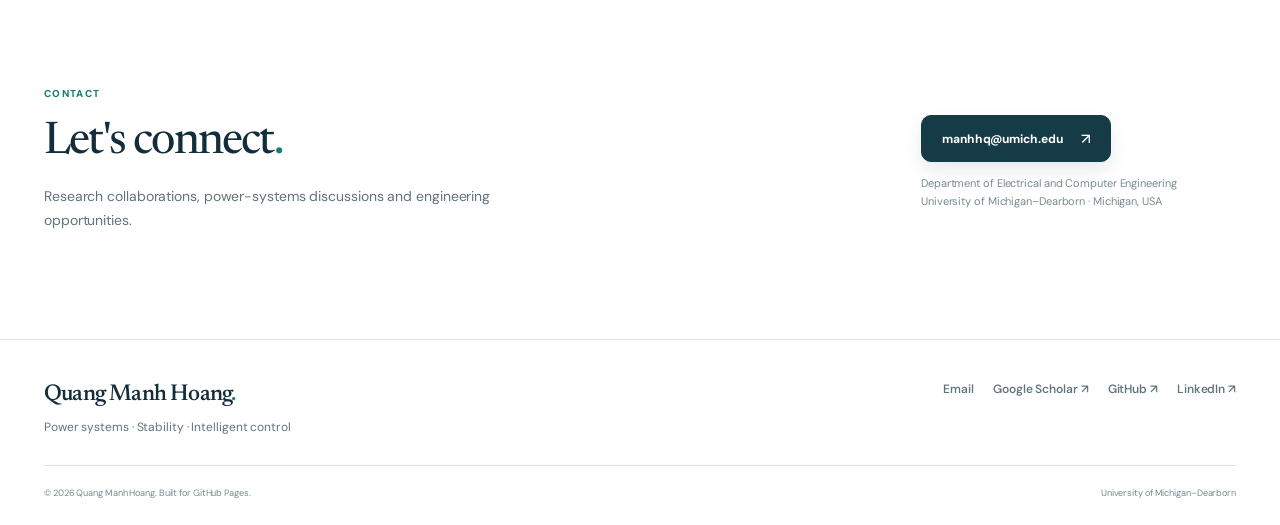
==== commit be70fea1: "design: apply premium portfolio layout to index.html" ====
--- a/index.html
+++ b/index.html
@@ -1,11 +1,19 @@
 <!doctype html>
 <html lang="en"><head>
+<!-- Google tag (gtag.js) -->
+<script async src="https://www.googletagmanager.com/gtag/js?id=G-8VZG70Q0Q4"></script>
+<script>
+  window.dataLayer = window.dataLayer || [];
+  function gtag(){dataLayer.push(arguments);}
+  gtag('js', new Date());
+  gtag('config', 'G-8VZG70Q0Q4');
+</script>
 <meta charset="utf-8"><meta name="viewport" content="width=device-width,initial-scale=1">
 <meta name="theme-color" content="#fcfcfa"><meta name="description" content="Academic home, research updates and contact information for Quang Manh Hoang.">
 <meta property="og:type" content="website"><meta property="og:title" content="Home | Quang Manh Hoang"><meta property="og:description" content="Academic home, research updates and contact information for Quang Manh Hoang."><meta property="og:url" content="https://manhqhumich12.github.io/index.html">
 <title>Home | Quang Manh Hoang</title>
 <link rel="canonical" href="https://manhqhumich12.github.io/index.html">
-<link rel="icon" type="image/svg+xml" href="assets/favicon.svg"><link rel="stylesheet" href="styles.css"><script src="script.js" defer></script>
+<link rel="icon" type="image/svg+xml" href="assets/favicon.svg"><link rel="stylesheet" href="styles.css"><link rel="stylesheet" href="premium.css"><script src="script.js" defer></script>
 </head><body>
 <a class="skip-link" href="#main">Skip to main content</a>
 <header class="site-header"><div class="container nav-shell">
@@ -25,6 +33,13 @@
 </div><div class="hero-side"><div class="portrait-shell"><div class="portrait-graphic"><span aria-hidden="true">QMH</span><small>ENERGY • CONTROL • STABILITY</small></div><img class="profile-photo" src="https://avatars.githubusercontent.com/u/192837493?v=4" alt="Quang Manh Hoang's public GitHub profile photo" loading="eager" referrerpolicy="no-referrer"></div>
 <div class="hero-side-card"><span class="mini-label">CURRENT FOCUS</span><p>Dynamic & stability analysis</p><div class="side-card-bottom"><span class="circle-live"></span> Grid-forming and data-driven control</div></div><p class="portrait-caption">Electrical Engineering · University of Michigan–Dearborn</p></div></div></section>
 <section class="stripe" aria-label="Research interests"><div class="container stripe-items"><span>RESEARCH INTERESTS</span><strong>Inverter-Based Resources</strong><strong>Small-Signal Stability</strong><strong>Grid-Forming Control</strong><strong>Machine Learning</strong></div></section>
+<section class="featured-section" aria-labelledby="featured-heading"><div class="container">
+<div class="featured-heading"><div><span class="section-index">SELECTED RESEARCH</span><h2 id="featured-heading">Research at the intersection<br>of power and intelligence<span class="accent">.</span></h2><p>Model-based and data-driven approaches to make inverter-dominated power systems more stable, adaptive and resilient.</p></div><a class="arrow-link" href="research.html">Explore all projects <span aria-hidden="true">↗</span></a></div>
+<div class="featured-grid">
+<article class="feature-card"><div class="feature-visual"><span class="feature-index">01 / GRID-FORMING CONTROL</span><svg viewBox="0 0 320 110" fill="none" aria-hidden="true"><path d="M6 85H314M6 55H314M6 25H314" stroke="currentColor" stroke-opacity=".19" stroke-dasharray="4 8"/><path d="M10 55 C28 55 32 22 50 22 S76 88 95 88 122 24 141 24 166 86 185 86 208 28 227 28 258 84 279 84 294 55 313 55" stroke="currentColor" stroke-width="3" stroke-linecap="round"/><path d="M10 55 C35 55 42 40 64 40 S101 70 126 70 164 40 189 40 229 65 250 65 288 55 313 55" stroke="currentColor" stroke-opacity=".45" stroke-width="2" stroke-dasharray="7 6"/></svg></div><div class="feature-card-body"><span class="feature-kicker">Control systems · VSG</span><h3>Adaptive grid-forming control</h3><p>Adaptive virtual synchronous generator strategies for changing grid conditions and improved dynamic performance.</p><a class="arrow-link" href="https://github.com/ManhqhUMich12/Adaptation-of-Virtual-Synchronous-Generators-to-Dynamic-Conditions-in-Power-Grids" target="_blank" rel="noopener noreferrer">View research <span aria-hidden="true">↗</span></a></div></article>
+<article class="feature-card"><div class="feature-visual feature-visual--two"><span class="feature-index">02 / FEDERATED LEARNING</span><svg viewBox="0 0 320 110" fill="none" aria-hidden="true"><path d="M160 53L57 25M160 53L67 89M160 53L260 25M160 53L259 88" stroke="currentColor" stroke-opacity=".38" stroke-width="2.5" stroke-dasharray="5 5"/><circle cx="160" cy="53" r="24" fill="currentColor" fill-opacity=".1" stroke="currentColor" stroke-width="2.5"/><circle cx="160" cy="53" r="7" fill="currentColor"/><circle cx="57" cy="25" r="16" fill="white" fill-opacity=".55" stroke="currentColor" stroke-width="2"/><circle cx="67" cy="89" r="16" fill="white" fill-opacity=".55" stroke="currentColor" stroke-width="2"/><circle cx="260" cy="25" r="16" fill="white" fill-opacity=".55" stroke="currentColor" stroke-width="2"/><circle cx="259" cy="88" r="16" fill="white" fill-opacity=".55" stroke="currentColor" stroke-width="2"/><path d="M50 25h14M60 20v10M60 89h14M253 25h14M252 88h14" stroke="currentColor" stroke-width="2"/></svg></div><div class="feature-card-body"><span class="feature-kicker">Machine learning · Impedance</span><h3>Federated impedance identification</h3><p>Learning-based, multi-site impedance identification for inverter-based resources without pooling raw site measurements.</p><a class="arrow-link" href="https://github.com/ManhqhUMich12/FedAvgIm-Federated-Learning-for-Multi-Site-Impedance-Identification-of-Inverter-Based-Resources" target="_blank" rel="noopener noreferrer">View research <span aria-hidden="true">↗</span></a></div></article>
+<article class="feature-card"><div class="feature-visual feature-visual--three"><span class="feature-index">03 / POWER-SYSTEM STABILITY</span><svg viewBox="0 0 320 110" fill="none" aria-hidden="true"><path d="M12 87H309M12 54H309M12 21H309" stroke="currentColor" stroke-opacity=".19" stroke-dasharray="4 7"/><path d="M20 76C43 76 54 33 83 33S116 75 149 75 188 27 220 27 262 65 298 38" stroke="currentColor" stroke-width="2.7" stroke-linecap="round"/><path d="M20 39C57 38 66 70 105 70S156 27 185 37 235 82 270 75 293 60 303 59" stroke="currentColor" stroke-opacity=".5" stroke-width="2" stroke-dasharray="6 6"/><circle cx="83" cy="33" r="5" fill="currentColor"/><circle cx="220" cy="27" r="5" fill="currentColor"/></svg></div><div class="feature-card-body"><span class="feature-kicker">Dynamics · Stability analysis</span><h3>Whole-system stability modeling</h3><p>Impedance-based modeling and small-signal analysis of interconnected converter-dominated power networks.</p><a class="arrow-link" href="https://github.com/ManhqhUMich12/Impedance-based-whole-system-modeling-and-stability-analysis" target="_blank" rel="noopener noreferrer">View research <span aria-hidden="true">↗</span></a></div></article>
+</div></div></section>
 <section class="content-section" id="about"><div class="container split"><div class="side-heading"><span class="section-index">ABOUT</span><h2>About me<span class="accent">.</span></h2></div><div class="editorial"><p class="lead">Quang Manh Hoang is a Ph.D. student in Electrical Engineering at the University of Michigan–Dearborn, USA.</p><p>His research centers on dynamic and stability analysis of inverter-dominated power systems, modeling and control of inverter-based resources, and data-driven stability assessment for modern power grids.</p><p>He holds a B.Sc. in Control Engineering and Automation from Hanoi University of Science and Technology, Vietnam, and earned an M.S.E. in Electrical Engineering from the University of Michigan–Dearborn with High Distinction in May 2026.</p><p>His work aims to bridge theoretical advances and practical applications to support stable, resilient and renewable-rich power systems.</p><div class="bio-note"><span>RESEARCH THEMES</span><strong>Modeling & control</strong><strong>Converter-dominated grids</strong><strong>Learning-based identification</strong></div></div></div></section>
 <section class="content-section soft-section" id="news"><div class="container"><div class="section-top"><span class="section-index">UPDATES</span><div><h2>Latest news<span class="accent">.</span></h2><p>Research, milestones and academic updates.</p></div></div>
 <div class="news-list">
--- a/premium.css
+++ b/premium.css
@@ -0,0 +1,328 @@
+/* Premium Research Portfolio · design system v4
+   Quang Manh Hoang — academic, accessible, responsive.
+   Loaded after styles.css to preserve progressive enhancement. */
+@import url('https://fonts.googleapis.com/css2?family=DM+Sans:wght@400;450;500;550;600;650;700;750&family=Newsreader:opsz,wght@6..72,400;6..72,450;6..72,500;6..72,550;6..72,600&display=swap');
+
+:root {
+  --bg: #f9fbfa;
+  --paper: #ffffff;
+  --soft: #f0f5f4;
+  --ink: #324450;
+  --heading: #132d3a;
+  --muted: #60747c;
+  --quiet: #778b90;
+  --line: #dce7e5;
+  --accent: #147e73;
+  --accent-light: #e6f3ef;
+  --button: #153b46;
+  --button-text: #ffffff;
+  --serif: 'Newsreader', Georgia, serif;
+  --sans: 'DM Sans', -apple-system, BlinkMacSystemFont, 'Segoe UI', sans-serif;
+  color-scheme: light;
+}
+:root[data-theme="dark"] {
+  --bg: #0e2028;
+  --paper: #142b34;
+  --soft: #19313a;
+  --ink: #d4e3e3;
+  --heading: #f3f7f3;
+  --muted: #adc2c5;
+  --quiet: #90a9ae;
+  --line: #29444c;
+  --accent: #80d5bd;
+  --accent-light: #244541;
+  --button: #bce8dc;
+  --button-text: #102a30;
+  color-scheme: dark;
+}
+html { scroll-padding-top: 100px; }
+body { font-family: var(--sans); font-size: 15px; line-height: 1.75; letter-spacing: -.006em; background: var(--bg); }
+p { color: var(--muted); }
+h1,h2,h3 { text-wrap: balance; }
+::selection { background: #b5dfd2; color: #102d35; }
+.container { width: min(1192px, calc(100% - 88px)); }
+a,button { -webkit-tap-highlight-color: transparent; }
+a:focus-visible,button:focus-visible { outline: 3px solid var(--accent); outline-offset: 4px; }
+a.text-link, a.arrow-link { text-underline-offset: 4px; }
+a.text-link:hover, a.arrow-link:hover { text-decoration: underline; }
+.accent { color: var(--accent); }
+
+/* Navigation: one calm horizontal line with a clear active state. */
+.site-header { background: var(--paper); border-color: var(--line); box-shadow: 0 3px 22px rgba(18,52,61,.025); }
+.nav-shell { min-height: 82px; gap: 19px; }
+.brand { gap: 12px; }
+.brand-symbol { width: 42px; height: 42px; flex-basis: 42px; border: 0; border-radius: 12px; background: #163f4a; color: #c5e7db; font: 550 18px/1 var(--serif); letter-spacing: -.045em; }
+.brand-name { font-size: 14px; font-weight: 750; letter-spacing: -.026em; line-height: 1.35; }
+.brand-name small { font-size: 10px; margin-top: 3px; font-weight: 500; color: var(--quiet); letter-spacing: .005em; }
+.nav { gap: clamp(11px, 1.4vw, 25px); }
+.nav a { padding: 12px 0; font-size: 12px; font-weight: 650; transition: color .18s; }
+.nav a[aria-current="page"]::after { bottom: 5px; height: 2px; border-radius: 5px; }
+.theme-toggle,.nav-toggle { border-color: var(--line); border-radius: 12px; width: 39px; height: 39px; background: var(--bg); }
+.theme-toggle:hover,.nav-toggle:hover { background: var(--accent-light); }
+:root[data-theme="dark"] .brand-symbol { color: #bcebdc; background: #214b54; }
+
+/* Home hero — restrained editorial typography with a portrait vignette. */
+.hero { position: relative; padding: 100px 0 94px; overflow: hidden; background: radial-gradient(ellipse 45% 65% at 94% 5%, rgba(36,139,125,.085), transparent 75%), var(--bg); }
+.hero::before { content: ""; position: absolute; width: 360px; height: 360px; border: 1px solid rgba(18,120,110,.085); border-radius: 50%; right: -220px; top: 90px; pointer-events: none; }
+.hero-grid { grid-template-columns: minmax(0,1.28fr) minmax(310px,.78fr); gap: clamp(55px,7.5vw,110px); align-items: center; }
+.hero-copy { max-width: 730px; }
+.hero-copy > .eyebrow { display: flex; gap: 10px; color: var(--accent); font-size: 10px; font-weight: 750; letter-spacing: .15em; margin-bottom: 26px; }
+.hero-copy > .eyebrow span { width: 26px; }
+.university-line { gap: 11px; margin-bottom: 26px; color: var(--heading); font-size: 12px; font-weight: 700; }
+.tiny-seal { width: 32px; height: 32px; font: 700 20px/1 Georgia,serif; border-radius: 7px; background: #ffcb45; color: #123b5c; box-shadow: 0 5px 12px rgba(155,123,32,.10); }
+.hero h1 { max-width: 760px; margin: 0 0 10px; font: 450 clamp(48px, 5.4vw, 76px)/1.03 var(--serif); letter-spacing: -.05em; }
+.hero h1 em { font-family: var(--serif); font-weight: 450; font-style: normal; }
+.role-title { margin: 0 0 27px; font-size: 12px; color: var(--accent); text-transform: uppercase; letter-spacing: .105em; font-weight: 750; }
+.hero-lead { max-width: 665px; margin: 0 0 15px; color: var(--heading); font-size: clamp(20px,2vw,25px); line-height: 1.45; letter-spacing: -.025em; font-weight: 500; }
+.hero-lead strong { font-weight: 750; }
+.hero-summary { margin: 0 0 31px; max-width: 580px; font-size: 14px; line-height: 1.9; }
+.hero-actions { gap: 12px; }
+.btn { min-height: 47px; padding: 13px 20px; border-radius: 10px; font-size: 12px; font-weight: 750; gap: 18px; transition: transform .18s ease, background-color .18s ease, border-color .18s ease, box-shadow .18s ease; }
+.btn:hover { transform: translateY(-2px); }
+.btn-dark { box-shadow: 0 8px 18px rgba(22,59,69,.10); }
+.btn-dark:hover { background: var(--accent); border-color: var(--accent); }
+.btn-outline { background: var(--paper); border-color: var(--line); color: var(--heading); }
+.btn-outline:hover { background: var(--accent-light); }
+.social-row { margin-top: 26px; padding-top: 22px; border-top: 1px solid var(--line); gap: 13px 23px; }
+.text-link,.arrow-link { font-size: 12px; color: var(--accent); font-weight: 750; }
+.hero-side { max-width: 370px; position: relative; justify-self: end; padding: 0 0 0 14px; }
+.portrait-shell { aspect-ratio: .86; border: 7px solid var(--paper); border-radius: 20px; box-shadow: 0 24px 55px rgba(19,54,63,.14); background: var(--soft); }
+.portrait-shell::after { content:""; position:absolute; inset:auto 0 0; height: 30%; background: linear-gradient(transparent,rgba(8,32,42,.12)); pointer-events:none; }
+.portrait-shell img { object-fit:cover; object-position:50% 40%; filter:saturate(.91); }
+.hero-side::before { content:""; position:absolute; right:-16px; top:-18px; width:110px; height:110px; border-radius:20px; border:1px solid var(--line); background:var(--accent-light); z-index:-1; }
+.hero-side-card { display: block; position: relative; margin: -28px -18px 0 auto; padding: 16px 20px; width: min(290px,94%); background: var(--paper); border: 1px solid var(--line); border-radius: 13px; box-shadow: 0 14px 30px rgba(23,53,63,.09); z-index:2; }
+.hero-side-card .mini-label { font-size: 9px; letter-spacing: .12em; }
+.hero-side-card p { margin: 4px 0 5px; font-size: 13px; color: var(--heading); font-weight: 750; }
+.side-card-bottom { font-size: 10px; color: var(--muted); display:flex; align-items:center; gap:8px; line-height:1.5; }
+.circle-live { height:7px; width:7px; border-radius:50%; background:#20a887; flex-shrink:0; }
+.portrait-caption { margin-top: 16px; padding-right: 6px; font-size: 10px; }
+
+/* Research keyword ribbon. */
+.stripe { background: var(--paper); border-color: var(--line); }
+.stripe-items { min-height: 74px; padding: 17px 0; justify-content: center; gap: 12px 28px; }
+.stripe-items > span { color: var(--accent); margin-right: 10px; font-size: 10px; letter-spacing: .13em; }
+.stripe-items strong { color: var(--heading); font-size: 12px; font-weight: 650; }
+.stripe-items strong + strong::before { left: -17px; color: #9ab7ae; }
+
+/* Home featured research: stronger evidence of technical work. */
+.featured-section { padding: 104px 0 105px; }
+.featured-heading { display: flex; align-items:end; justify-content:space-between; gap: 35px; margin-bottom: 34px; }
+.featured-heading .section-index { display:block; margin-bottom: 12px; }
+.featured-heading h2 { font: 450 clamp(35px,3.3vw,47px)/1.15 var(--serif); letter-spacing:-.04em; margin:0 0 9px; }
+.featured-heading p { margin:0; font-size:14px; max-width:540px; }
+.featured-grid { display:grid; grid-template-columns:repeat(3,minmax(0,1fr)); gap:19px; }
+.feature-card { display:flex; flex-direction:column; background:var(--paper); border:1px solid var(--line); border-radius:17px; overflow:hidden; transition:transform .2s ease,box-shadow .2s ease,border-color .2s ease; }
+.feature-card:hover { transform:translateY(-5px); box-shadow:0 18px 42px rgba(24,61,67,.09); border-color:#acd1c7; }
+.feature-card:focus-within { outline:2px solid var(--accent); outline-offset:3px; }
+.feature-visual { height:168px; padding:19px 22px; background:linear-gradient(135deg,#e5f1ee,#d1e5e2); position:relative; overflow:hidden; color:#247d7b; display:flex; align-items:center; }
+.feature-visual::before { content:""; position:absolute; inset:0; background-image:linear-gradient(rgba(30,107,110,.075) 1px,transparent 1px),linear-gradient(90deg,rgba(30,107,110,.075) 1px,transparent 1px); background-size:25px 25px; mask-image:linear-gradient(90deg,transparent,black 20%,black 80%,transparent); }
+.feature-visual svg { width:100%; height:112px; z-index:1; filter:drop-shadow(0 6px 8px rgba(36,107,103,.13)); }
+.feature-visual .feature-index { position:absolute; z-index:2; top:16px; left:19px; font-size:10px; color:#3d7977; font-weight:750; letter-spacing:.12em; }
+.feature-visual--two { background:linear-gradient(135deg,#e7edf4,#d1e1ed); color:#416b91; }
+.feature-visual--three { background:linear-gradient(135deg,#ece9f5,#d9e7e4); color:#56777d; }
+.feature-card-body { padding:25px 25px 23px; display:flex; flex-direction:column; gap:10px; flex:1; }
+.feature-kicker { font-size:10px; color:var(--accent); font-weight:750; letter-spacing:.1em; text-transform:uppercase; }
+.feature-card h3 { font:550 24px/1.25 var(--serif); letter-spacing:-.025em; margin:0; }
+.feature-card p { font-size:12px; line-height:1.75; margin:0 0 12px; }
+.feature-card a { margin-top:auto; align-self:flex-start; }
+:root[data-theme="dark"] .feature-visual { filter:brightness(.85) saturate(.8); }
+
+/* About, news, and contact: readable editorial columns. */
+.content-section { padding:92px 0; }
+.split,.section-top { grid-template-columns:275px minmax(0,1fr); gap:clamp(42px,7vw,112px); }
+.section-index,.mini-label { font-size:10px; letter-spacing:.13em; font-weight:800; }
+.side-heading h2 { font:450 45px/1.08 var(--serif); letter-spacing:-.04em; margin:16px 0; }
+.editorial p { font-size:14px; line-height:1.93; margin-bottom:17px; }
+.editorial p.lead { font-size:20px; line-height:1.55; font-weight:600; letter-spacing:-.025em; }
+.bio-note { gap:8px; margin-top:27px; padding-top:23px; }
+.bio-note span { letter-spacing:.1em; font-size:10px; }
+.bio-note strong { font-size:11px; padding:7px 12px; border-radius:999px; color:var(--heading); background:var(--paper); }
+.soft-section { background:var(--soft); }
+.section-top { margin-bottom:28px; }
+.section-top h2,.contact-grid h2 { font:450 45px/1.12 var(--serif); letter-spacing:-.04em; }
+.news-list { margin-left:calc(275px + clamp(42px,7vw,112px)); }
+.news-list article { grid-template-columns:105px minmax(0,1fr); gap:19px; padding:19px 0; }
+.news-list time { font-size:10px; letter-spacing:.09em; color:var(--accent); }
+.news-list p { font-size:13px; }
+.contact-band { background:var(--paper); }
+.contact-grid { gap:45px; }
+.contact-grid h2 { margin:13px 0 15px; }
+.contact-grid p { font-size:14px; max-width:520px; }
+.contact-actions > span { font-size:11px; }
+.footer { padding:39px 0 24px; }
+.footer-brand { color:var(--heading); font-family:var(--serif); font-size:23px; font-weight:550; letter-spacing:-.035em; }
+.footer-links a { font-size:12px; }
+.footer-bottom { margin-top:27px; padding-top:19px; }
+
+/* All inner pages share an editorial masthead. */
+.page-intro { position:relative; padding:86px 0 78px; overflow:hidden; background:radial-gradient(ellipse 40% 120% at 100% 50%,rgba(35,133,118,.075),transparent 75%),var(--bg); }
+.page-intro::after { content:""; position:absolute; width:260px; height:260px; border:1px solid rgba(36,136,121,.09); border-radius:50%; right:-115px; top:-90px; pointer-events:none; }
+.eyebrow { margin-bottom:21px; letter-spacing:.15em; font-size:10px; }
+.page-intro h1 { font:450 clamp(46px,5.6vw,70px)/1.05 var(--serif); letter-spacing:-.048em; margin:0 0 20px; }
+.page-intro h1 em { font-weight:450; font-style:normal; color:var(--accent); }
+.page-intro p { font-size:16px; line-height:1.75; max-width:685px; }
+.page-intro + .content-section { padding-top:80px; }
+
+/* Research page: two-column portfolio cards with restrained technical plots. */
+.research-focus { gap:48px; padding:0 0 33px; grid-template-columns:1.3fr .7fr; align-items:end; }
+.research-focus h2 { font:450 clamp(26px,2.8vw,38px)/1.2 var(--serif); letter-spacing:-.034em; margin-top:13px; }
+.research-focus p { font-size:13px; }
+.projects-list { display:grid; grid-template-columns:repeat(2,minmax(0,1fr)); gap:22px; border-top:0; }
+.project-card { padding:0; overflow:hidden; border:1px solid var(--line); border-radius:16px; background:var(--paper); transition:transform .2s ease,box-shadow .2s ease,border-color .2s ease; }
+.project-card:hover { transform:translateY(-4px); box-shadow:0 16px 35px rgba(20,55,61,.075); border-color:#b3d0c8; }
+.project-visual { display:flex; flex-direction:column; position:relative; justify-content:space-between; height:168px; padding:15px 22px 0; background:linear-gradient(125deg,#e1efec,#eff6f2); overflow:hidden; color:#2d837d; }
+.project-visual::before { content:""; position:absolute; inset:0; background-image:linear-gradient(rgba(22,104,99,.07) 1px,transparent 1px),linear-gradient(90deg,rgba(22,104,99,.07) 1px,transparent 1px); background-size:25px 25px; }
+.project-visual span { position:relative; z-index:1; font-size:10px; font-weight:750; letter-spacing:.12em; }
+.project-visual svg { position:relative; z-index:1; width:100%; height:115px; }
+.project-visual.graphic-1 { background:linear-gradient(130deg,#dfebf1,#eaf4f4); color:#497b94; }
+.project-visual.graphic-3 { background:linear-gradient(130deg,#e5e9f2,#e1f0e9); color:#5c7f90; }
+.project-body { display:flex; flex-direction:column; padding:26px 29px 29px; gap:12px; height:calc(100% - 168px); }
+.overline-row { display:flex; flex-direction:row; justify-content:space-between; gap:16px; font-size:10px; line-height:1.6; font-weight:750; color:var(--accent); }
+.overline-row span:last-child { font-size:10px; white-space:nowrap; }
+.project-body h2 { font:600 22px/1.31 var(--serif); letter-spacing:-.025em; margin:0; }
+.project-body > p { font-size:12px; line-height:1.8; margin:0; }
+.project-bottom { display:flex; margin-top:auto; padding-top:12px; gap:12px; align-items:center; }
+.topic-pill { font-size:10px; padding:6px 10px; border-radius:999px; background:var(--soft); color:var(--heading); font-weight:650; }
+.project-bottom .arrow-link { margin-left:auto; white-space:nowrap; }
+
+/* Publications: bibliography-first, calm alignment and clear dates. */
+.pub-toolbar { padding-bottom:24px; }
+.pub-toolbar > span { color:var(--accent); letter-spacing:.12em; }
+.publication-category { padding-top:51px; }
+.category-head { gap:15px; margin-bottom:21px; }
+.category-head > span { width:34px; height:34px; display:grid; place-items:center; border-radius:10px; background:var(--accent-light); font-size:10px; }
+.category-head h2 { font:450 37px/1.2 var(--serif); letter-spacing:-.04em; }
+.category-head small { margin-left:auto; font-size:11px; }
+.pub-row { grid-template-columns:100px minmax(0,1fr); padding:24px 0; gap:26px; }
+.pub-index { color:var(--accent); font-size:11px; font-weight:800; }
+.pub-index span { font-size:11px; }
+.pub-details h3 { font:650 17px/1.5 var(--sans); letter-spacing:-.018em; margin:0 0 9px; max-width:900px; }
+.pub-authors,.pub-venue { font-size:12px; line-height:1.75; }
+.pub-venue { margin-bottom:11px; color:var(--heading); font-style:normal; font-weight:550; }
+
+/* Degrees and honors. */
+.timeline { max-width:950px; }
+.timeline-item { grid-template-columns:160px 22px minmax(0,1fr); gap:24px; min-height:170px; }
+.timeline-date { font-size:10px; letter-spacing:.075em; }
+.timeline-dot::before { width:11px; height:11px; left:5px; top:7px; box-shadow:0 0 0 6px var(--accent-light); }
+.timeline-dot::after { left:10px; top:31px; height:calc(100% - 33px); }
+.timeline-body { padding-bottom:55px; }
+.timeline-body h2 { font:500 30px/1.2 var(--serif); letter-spacing:-.03em; margin:10px 0 6px; }
+.timeline-body h3 { font-size:13px; color:var(--heading); }
+.timeline-body p { font-size:13px; }
+.honors-grid { gap:20px; }
+.honor-card { background:var(--paper); padding:29px 30px; border:1px solid var(--line); border-radius:15px; min-height:210px; }
+.honor-number { font-size:10px; letter-spacing:.09em; }
+.honor-card h2 { font:500 27px/1.2 var(--serif); letter-spacing:-.02em; margin:18px 0 12px; }
+.honor-card p { font-size:12px; }
+.editorial-note { font-size:11px; }
+
+/* Resume landing. */
+.cv-grid { grid-template-columns:1.15fr .85fr; gap:24px; }
+.cv-card,.cv-details { border:1px solid var(--line); border-radius:17px; padding:43px; }
+.cv-card { background:var(--paper); }
+.cv-details { background:var(--soft); }
+.cv-icon { width:48px; height:48px; background:var(--accent-light); border-radius:14px; display:grid; place-items:center; font-size:23px; color:var(--accent); margin-bottom:32px; }
+.cv-card h2 { font:450 45px/1.13 var(--serif); letter-spacing:-.045em; margin:13px 0 18px; }
+.cv-card p { font-size:14px; line-height:1.9; }
+.cv-details h3 { font-size:12px; letter-spacing:.035em; color:var(--heading); }
+.cv-details p,.cv-details ul { font-size:12px; }
+.stack-links { gap:15px; }
+
+/* Dark mode has its own contrast system, not an inverted light canvas. */
+:root[data-theme="dark"] .hero { background:radial-gradient(ellipse 55% 60% at 94% 12%,rgba(61,147,126,.105),transparent 75%),var(--bg); }
+:root[data-theme="dark"] .page-intro { background:radial-gradient(ellipse 45% 100% at 98% 40%,rgba(61,147,126,.11),transparent 75%),var(--bg); }
+:root[data-theme="dark"] .project-visual,
+:root[data-theme="dark"] .feature-visual { filter:brightness(.82) saturate(.85); }
+:root[data-theme="dark"] .btn-dark { box-shadow:none; }
+:root[data-theme="dark"] .btn-dark:hover { color:#0c292e; }
+:root[data-theme="dark"] .portrait-shell { box-shadow:0 22px 52px rgba(0,0,0,.27); }
+:root[data-theme="dark"] .hero-side-card { box-shadow:0 13px 25px rgba(0,0,0,.18); }
+
+/* Tablet and mobile — no overflow, single-column content. */
+@media (max-width: 1160px) {
+  .container { width:min(100% - 64px,1090px); }
+  .nav { gap:13px; }
+  .nav a { font-size:11px; }
+  .hero-grid { gap:49px; grid-template-columns:minmax(0,1.2fr) minmax(260px,.78fr); }
+  .hero h1 { font-size:clamp(48px,5.2vw,68px); }
+  .hero-side { max-width:345px; }
+}
+@media (max-width: 940px) {
+  .nav { gap:0; top:100%; background:var(--paper); padding:16px 32px 23px; box-shadow:0 20px 32px rgba(14,33,42,.13); }
+  .nav a { font-size:14px; padding:12px; }
+  .nav-toggle { display:flex; }
+  .hero { padding:75px 0; }
+  .hero-grid { gap:35px; }
+  .hero h1 { font-size:clamp(46px,5.5vw,60px); }
+  .hero-lead { font-size:20px; }
+  .hero-side { padding:0; }
+  .featured-section { padding:76px 0; }
+  .featured-grid { gap:14px; }
+  .feature-card-body { padding:22px; }
+  .feature-card h3 { font-size:21px; }
+  .split,.section-top { grid-template-columns:225px minmax(0,1fr); gap:40px; }
+  .news-list { margin-left:265px; }
+}
+@media (max-width: 750px) {
+  .container { width:min(100% - 42px,590px); }
+  .site-header .nav-shell { min-height:74px; }
+  .hero { padding:57px 0 65px; }
+  .hero-grid { display:flex; flex-direction:column; align-items:stretch; gap:42px; }
+  .hero-copy { max-width:none; }
+  .hero-copy > .eyebrow { margin-bottom:21px; font-size:9px; }
+  .university-line { margin-bottom:17px; }
+  .hero h1 { font-size:clamp(48px,10vw,67px); max-width:560px; }
+  .role-title { font-size:10px; margin-bottom:21px; }
+  .hero-lead { font-size:20px; }
+  .hero-summary { font-size:13px; }
+  .hero-side { width:min(100%,360px); max-width:360px; align-self:center; }
+  .portrait-shell { aspect-ratio:.91; }
+  .hero-side-card { margin:-31px -5px 0 auto; }
+  .portrait-caption { text-align:center; }
+  .stripe-items { justify-content:flex-start; min-height:0; gap:11px 20px; }
+  .stripe-items > span { flex:0 0 100%; }
+  .featured-heading { align-items:start; flex-direction:column; gap:16px; }
+  .featured-grid,.projects-list { grid-template-columns:1fr; }
+  .feature-visual { height:158px; }
+  .featured-section,.content-section { padding:66px 0; }
+  .split,.section-top { display:block; }
+  .side-heading h2 { font-size:39px; margin:13px 0 25px; }
+  .section-top h2,.contact-grid h2 { font-size:40px; }
+  .news-list { margin-left:0; }
+  .news-list article { grid-template-columns:80px minmax(0,1fr); gap:13px; }
+  .contact-grid { flex-direction:column; align-items:flex-start; gap:23px; }
+  .page-intro { padding:66px 0 60px; }
+  .page-intro h1 { font-size:clamp(47px,9vw,63px); }
+  .page-intro p { font-size:14px; }
+  .page-intro + .content-section { padding-top:59px; }
+  .research-focus { display:block; }
+  .research-focus p { margin-top:18px; }
+  .project-card { min-height:0; }
+  .project-body { height:auto; min-height:250px; }
+  .category-head h2 { font-size:32px; }
+  .pub-row { grid-template-columns:52px minmax(0,1fr); gap:14px; }
+  .pub-details h3 { font-size:15px; }
+  .timeline-item { grid-template-columns:110px 18px minmax(0,1fr); gap:11px; }
+  .timeline-dot::before { left:3px; }
+  .timeline-dot::after { left:8px; }
+  .timeline-body h2 { font-size:26px; }
+  .honors-grid,.cv-grid { grid-template-columns:1fr; }
+  .cv-card,.cv-details { padding:30px; }
+  .footer-main,.footer-bottom { flex-direction:column; }
+}
+@media (max-width: 410px) {
+  .container { width:calc(100% - 34px); }
+  .brand-symbol { display:none; }
+  .hero h1 { font-size:49px; }
+  .hero-actions { gap:9px; }
+  .btn { padding:12px 14px; }
+  .category-head { flex-wrap:wrap; }
+  .category-head small { margin-left:0; }
+  .timeline-item { grid-template-columns:91px 15px minmax(0,1fr); gap:9px; }
+  .timeline-body h2 { font-size:23px; }
+  .honor-card { padding:25px; }
+}
+@media (prefers-reduced-motion: reduce) {
+  *, *::before, *::after { scroll-behavior:auto !important; transition:none !important; animation:none !important; }
+}
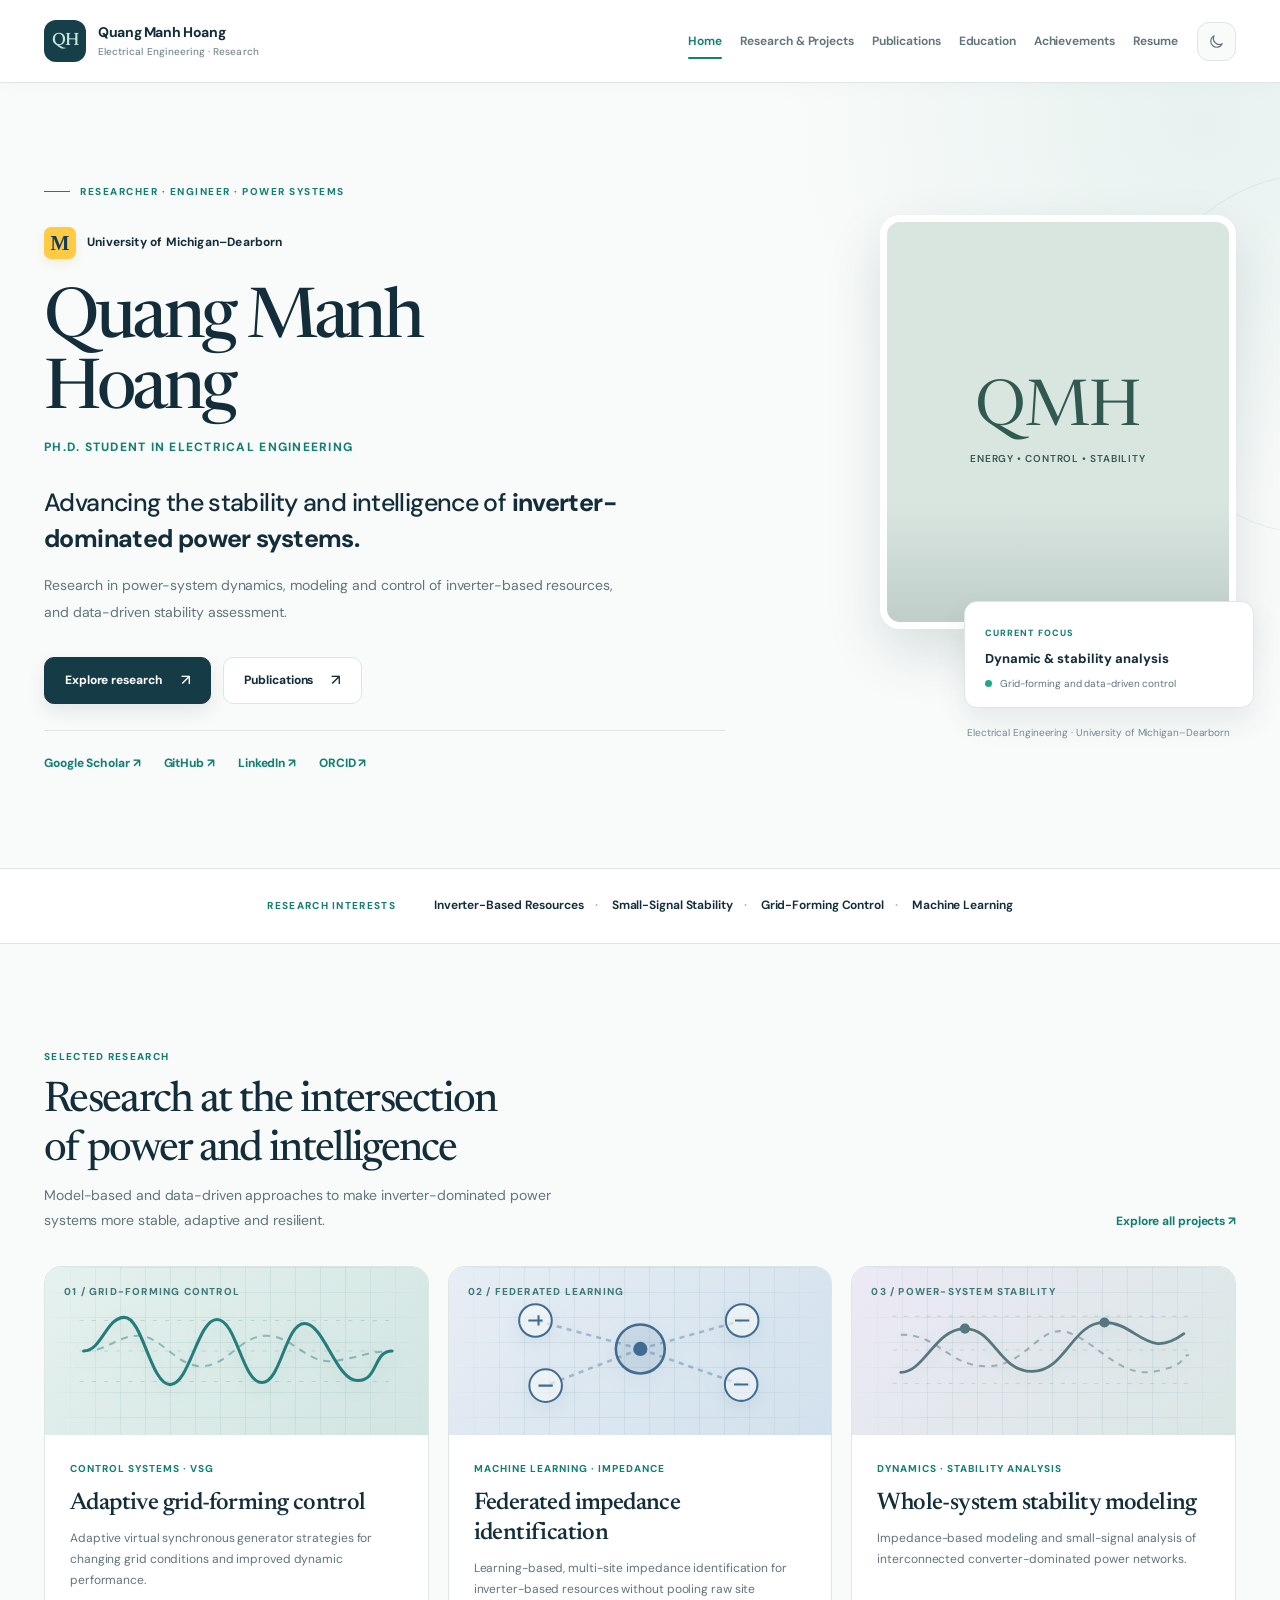
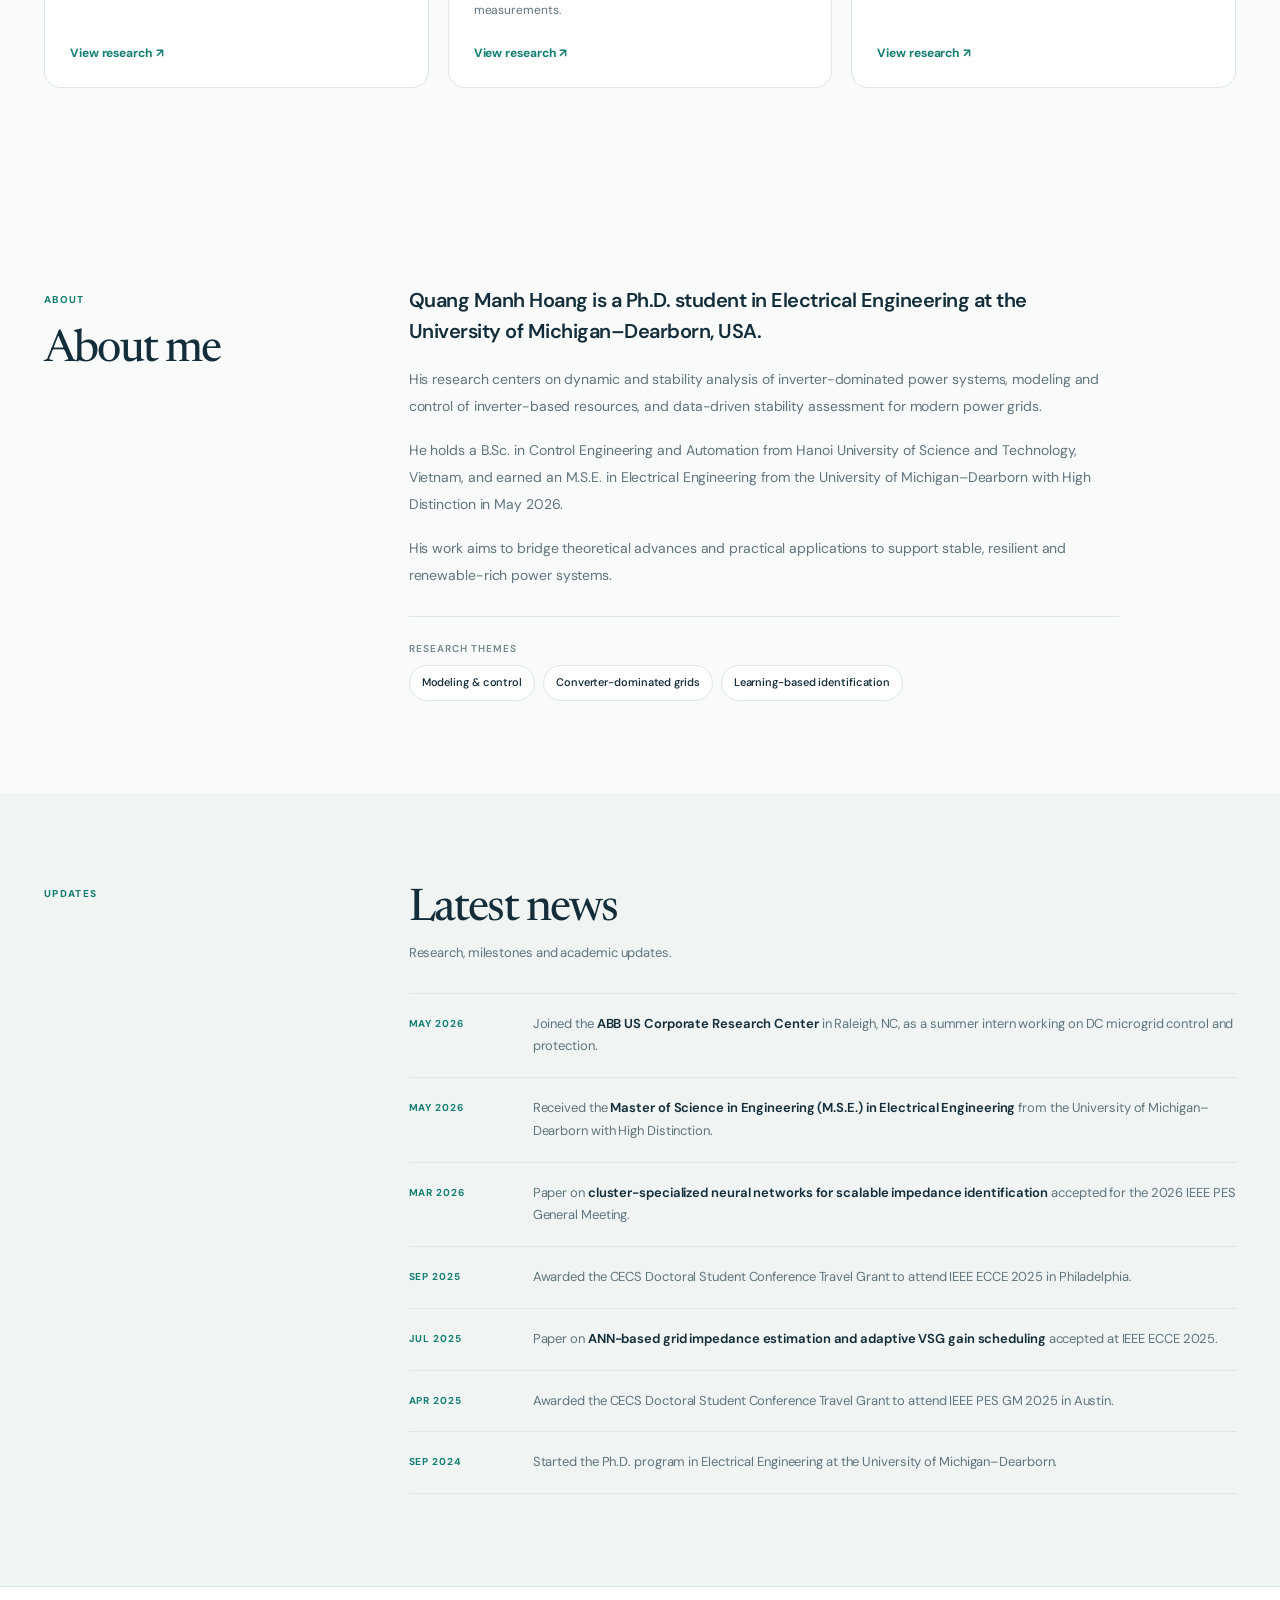
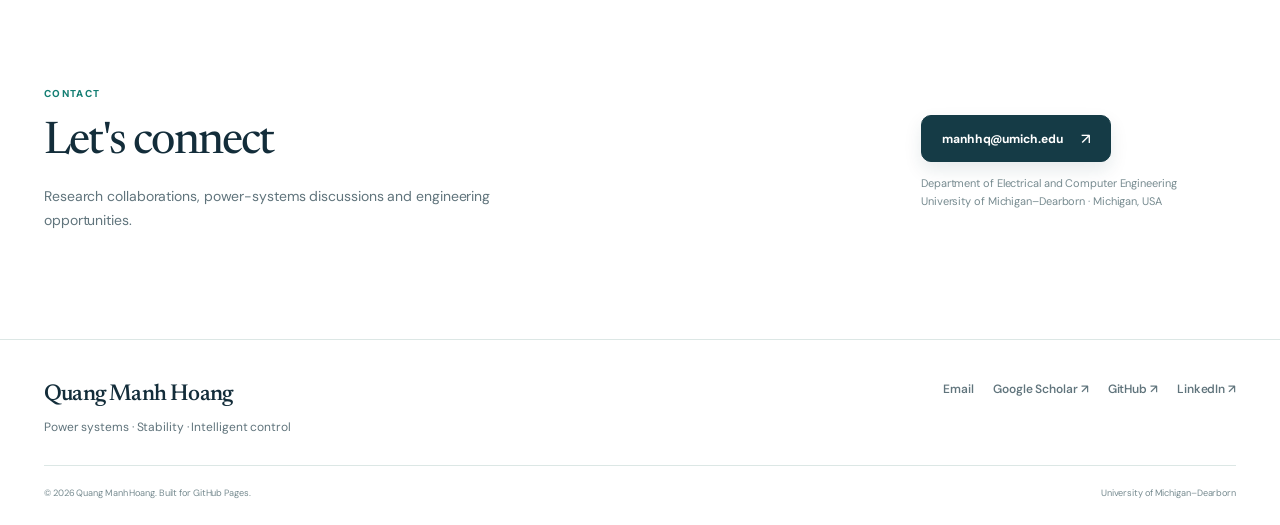
==== commit 3ac20e8c: "style: remove decorative trailing periods from headings" ====
--- a/index.html
+++ b/index.html
@@ -24,7 +24,7 @@
 <main id="main"><section class="hero"><div class="container hero-grid"><div class="hero-copy">
 <div class="eyebrow"><span></span>RESEARCHER · ENGINEER · POWER SYSTEMS</div>
 <div class="university-line"><span class="tiny-seal">M</span><span>University of Michigan–Dearborn</span></div>
-<h1>Quang Manh<br><em>Hoang<span>.</span></em></h1>
+<h1>Quang Manh<br><em>Hoang</em></h1>
 <p class="role-title">Ph.D. Student in Electrical Engineering</p>
 <p class="hero-lead">Advancing the stability and intelligence of <strong>inverter-dominated power systems.</strong></p>
 <p class="hero-summary">Research in power-system dynamics, modeling and control of inverter-based resources, and data-driven stability assessment.</p>
@@ -34,14 +34,14 @@
 <div class="hero-side-card"><span class="mini-label">CURRENT FOCUS</span><p>Dynamic & stability analysis</p><div class="side-card-bottom"><span class="circle-live"></span> Grid-forming and data-driven control</div></div><p class="portrait-caption">Electrical Engineering · University of Michigan–Dearborn</p></div></div></section>
 <section class="stripe" aria-label="Research interests"><div class="container stripe-items"><span>RESEARCH INTERESTS</span><strong>Inverter-Based Resources</strong><strong>Small-Signal Stability</strong><strong>Grid-Forming Control</strong><strong>Machine Learning</strong></div></section>
 <section class="featured-section" aria-labelledby="featured-heading"><div class="container">
-<div class="featured-heading"><div><span class="section-index">SELECTED RESEARCH</span><h2 id="featured-heading">Research at the intersection<br>of power and intelligence<span class="accent">.</span></h2><p>Model-based and data-driven approaches to make inverter-dominated power systems more stable, adaptive and resilient.</p></div><a class="arrow-link" href="research.html">Explore all projects <span aria-hidden="true">↗</span></a></div>
+<div class="featured-heading"><div><span class="section-index">SELECTED RESEARCH</span><h2 id="featured-heading">Research at the intersection<br>of power and intelligence</h2><p>Model-based and data-driven approaches to make inverter-dominated power systems more stable, adaptive and resilient.</p></div><a class="arrow-link" href="research.html">Explore all projects <span aria-hidden="true">↗</span></a></div>
 <div class="featured-grid">
 <article class="feature-card"><div class="feature-visual"><span class="feature-index">01 / GRID-FORMING CONTROL</span><svg viewBox="0 0 320 110" fill="none" aria-hidden="true"><path d="M6 85H314M6 55H314M6 25H314" stroke="currentColor" stroke-opacity=".19" stroke-dasharray="4 8"/><path d="M10 55 C28 55 32 22 50 22 S76 88 95 88 122 24 141 24 166 86 185 86 208 28 227 28 258 84 279 84 294 55 313 55" stroke="currentColor" stroke-width="3" stroke-linecap="round"/><path d="M10 55 C35 55 42 40 64 40 S101 70 126 70 164 40 189 40 229 65 250 65 288 55 313 55" stroke="currentColor" stroke-opacity=".45" stroke-width="2" stroke-dasharray="7 6"/></svg></div><div class="feature-card-body"><span class="feature-kicker">Control systems · VSG</span><h3>Adaptive grid-forming control</h3><p>Adaptive virtual synchronous generator strategies for changing grid conditions and improved dynamic performance.</p><a class="arrow-link" href="https://github.com/ManhqhUMich12/Adaptation-of-Virtual-Synchronous-Generators-to-Dynamic-Conditions-in-Power-Grids" target="_blank" rel="noopener noreferrer">View research <span aria-hidden="true">↗</span></a></div></article>
 <article class="feature-card"><div class="feature-visual feature-visual--two"><span class="feature-index">02 / FEDERATED LEARNING</span><svg viewBox="0 0 320 110" fill="none" aria-hidden="true"><path d="M160 53L57 25M160 53L67 89M160 53L260 25M160 53L259 88" stroke="currentColor" stroke-opacity=".38" stroke-width="2.5" stroke-dasharray="5 5"/><circle cx="160" cy="53" r="24" fill="currentColor" fill-opacity=".1" stroke="currentColor" stroke-width="2.5"/><circle cx="160" cy="53" r="7" fill="currentColor"/><circle cx="57" cy="25" r="16" fill="white" fill-opacity=".55" stroke="currentColor" stroke-width="2"/><circle cx="67" cy="89" r="16" fill="white" fill-opacity=".55" stroke="currentColor" stroke-width="2"/><circle cx="260" cy="25" r="16" fill="white" fill-opacity=".55" stroke="currentColor" stroke-width="2"/><circle cx="259" cy="88" r="16" fill="white" fill-opacity=".55" stroke="currentColor" stroke-width="2"/><path d="M50 25h14M60 20v10M60 89h14M253 25h14M252 88h14" stroke="currentColor" stroke-width="2"/></svg></div><div class="feature-card-body"><span class="feature-kicker">Machine learning · Impedance</span><h3>Federated impedance identification</h3><p>Learning-based, multi-site impedance identification for inverter-based resources without pooling raw site measurements.</p><a class="arrow-link" href="https://github.com/ManhqhUMich12/FedAvgIm-Federated-Learning-for-Multi-Site-Impedance-Identification-of-Inverter-Based-Resources" target="_blank" rel="noopener noreferrer">View research <span aria-hidden="true">↗</span></a></div></article>
 <article class="feature-card"><div class="feature-visual feature-visual--three"><span class="feature-index">03 / POWER-SYSTEM STABILITY</span><svg viewBox="0 0 320 110" fill="none" aria-hidden="true"><path d="M12 87H309M12 54H309M12 21H309" stroke="currentColor" stroke-opacity=".19" stroke-dasharray="4 7"/><path d="M20 76C43 76 54 33 83 33S116 75 149 75 188 27 220 27 262 65 298 38" stroke="currentColor" stroke-width="2.7" stroke-linecap="round"/><path d="M20 39C57 38 66 70 105 70S156 27 185 37 235 82 270 75 293 60 303 59" stroke="currentColor" stroke-opacity=".5" stroke-width="2" stroke-dasharray="6 6"/><circle cx="83" cy="33" r="5" fill="currentColor"/><circle cx="220" cy="27" r="5" fill="currentColor"/></svg></div><div class="feature-card-body"><span class="feature-kicker">Dynamics · Stability analysis</span><h3>Whole-system stability modeling</h3><p>Impedance-based modeling and small-signal analysis of interconnected converter-dominated power networks.</p><a class="arrow-link" href="https://github.com/ManhqhUMich12/Impedance-based-whole-system-modeling-and-stability-analysis" target="_blank" rel="noopener noreferrer">View research <span aria-hidden="true">↗</span></a></div></article>
 </div></div></section>
-<section class="content-section" id="about"><div class="container split"><div class="side-heading"><span class="section-index">ABOUT</span><h2>About me<span class="accent">.</span></h2></div><div class="editorial"><p class="lead">Quang Manh Hoang is a Ph.D. student in Electrical Engineering at the University of Michigan–Dearborn, USA.</p><p>His research centers on dynamic and stability analysis of inverter-dominated power systems, modeling and control of inverter-based resources, and data-driven stability assessment for modern power grids.</p><p>He holds a B.Sc. in Control Engineering and Automation from Hanoi University of Science and Technology, Vietnam, and earned an M.S.E. in Electrical Engineering from the University of Michigan–Dearborn with High Distinction in May 2026.</p><p>His work aims to bridge theoretical advances and practical applications to support stable, resilient and renewable-rich power systems.</p><div class="bio-note"><span>RESEARCH THEMES</span><strong>Modeling & control</strong><strong>Converter-dominated grids</strong><strong>Learning-based identification</strong></div></div></div></section>
-<section class="content-section soft-section" id="news"><div class="container"><div class="section-top"><span class="section-index">UPDATES</span><div><h2>Latest news<span class="accent">.</span></h2><p>Research, milestones and academic updates.</p></div></div>
+<section class="content-section" id="about"><div class="container split"><div class="side-heading"><span class="section-index">ABOUT</span><h2>About me</h2></div><div class="editorial"><p class="lead">Quang Manh Hoang is a Ph.D. student in Electrical Engineering at the University of Michigan–Dearborn, USA.</p><p>His research centers on dynamic and stability analysis of inverter-dominated power systems, modeling and control of inverter-based resources, and data-driven stability assessment for modern power grids.</p><p>He holds a B.Sc. in Control Engineering and Automation from Hanoi University of Science and Technology, Vietnam, and earned an M.S.E. in Electrical Engineering from the University of Michigan–Dearborn with High Distinction in May 2026.</p><p>His work aims to bridge theoretical advances and practical applications to support stable, resilient and renewable-rich power systems.</p><div class="bio-note"><span>RESEARCH THEMES</span><strong>Modeling & control</strong><strong>Converter-dominated grids</strong><strong>Learning-based identification</strong></div></div></div></section>
+<section class="content-section soft-section" id="news"><div class="container"><div class="section-top"><span class="section-index">UPDATES</span><div><h2>Latest news</h2><p>Research, milestones and academic updates.</p></div></div>
 <div class="news-list">
 <article><time datetime="2026-05">MAY 2026</time><p>Joined the <strong>ABB US Corporate Research Center</strong> in Raleigh, NC, as a summer intern working on DC microgrid control and protection.</p></article>
 <article><time datetime="2026-05">MAY 2026</time><p>Received the <strong>Master of Science in Engineering (M.S.E.) in Electrical Engineering</strong> from the University of Michigan–Dearborn with High Distinction.</p></article>
@@ -51,6 +51,6 @@
 <article><time datetime="2025-04">APR 2025</time><p>Awarded the CECS Doctoral Student Conference Travel Grant to attend IEEE PES GM 2025 in Austin.</p></article>
 <article><time datetime="2024-09">SEP 2024</time><p>Started the Ph.D. program in Electrical Engineering at the University of Michigan–Dearborn.</p></article>
 </div></div></section>
-<section class="content-section contact-band" id="contact"><div class="container contact-grid"><div><span class="section-index">CONTACT</span><h2>Let's connect<span class="accent">.</span></h2><p>Research collaborations, power-systems discussions and engineering opportunities.</p></div><div class="contact-actions"><a class="btn btn-dark" href="mailto:manhhq@umich.edu">manhhq@umich.edu <span>↗</span></a><span>Department of Electrical and Computer Engineering<br>University of Michigan–Dearborn · Michigan, USA</span></div></div></section></main>
-<footer class="footer"><div class="container footer-main"><div><a class="footer-brand" href="index.html">Quang Manh Hoang<span class="accent">.</span></a><p>Power systems · Stability · Intelligent control</p></div><div class="footer-links"><a href="mailto:manhhq@umich.edu">Email</a><a class="footer-link" href="https://scholar.google.com/citations?hl=en&amp;user=gUNAoe0AAAAJ" target="_blank" rel="noopener noreferrer">Google Scholar<span aria-hidden="true"> ↗</span></a><a class="footer-link" href="https://github.com/ManhqhUMich12" target="_blank" rel="noopener noreferrer">GitHub<span aria-hidden="true"> ↗</span></a><a class="footer-link" href="https://www.linkedin.com/in/manhhg12/" target="_blank" rel="noopener noreferrer">LinkedIn<span aria-hidden="true"> ↗</span></a></div></div><div class="container footer-bottom"><small>© <span id="year">2026</span> Quang Manh Hoang. Built for GitHub Pages.</small><small>University of Michigan–Dearborn</small></div></footer>
+<section class="content-section contact-band" id="contact"><div class="container contact-grid"><div><span class="section-index">CONTACT</span><h2>Let's connect</h2><p>Research collaborations, power-systems discussions and engineering opportunities.</p></div><div class="contact-actions"><a class="btn btn-dark" href="mailto:manhhq@umich.edu">manhhq@umich.edu <span>↗</span></a><span>Department of Electrical and Computer Engineering<br>University of Michigan–Dearborn · Michigan, USA</span></div></div></section></main>
+<footer class="footer"><div class="container footer-main"><div><a class="footer-brand" href="index.html">Quang Manh Hoang</a><p>Power systems · Stability · Intelligent control</p></div><div class="footer-links"><a href="mailto:manhhq@umich.edu">Email</a><a class="footer-link" href="https://scholar.google.com/citations?hl=en&amp;user=gUNAoe0AAAAJ" target="_blank" rel="noopener noreferrer">Google Scholar<span aria-hidden="true"> ↗</span></a><a class="footer-link" href="https://github.com/ManhqhUMich12" target="_blank" rel="noopener noreferrer">GitHub<span aria-hidden="true"> ↗</span></a><a class="footer-link" href="https://www.linkedin.com/in/manhhg12/" target="_blank" rel="noopener noreferrer">LinkedIn<span aria-hidden="true"> ↗</span></a></div></div><div class="container footer-bottom"><small>© <span id="year">2026</span> Quang Manh Hoang. Built for GitHub Pages.</small><small>University of Michigan–Dearborn</small></div></footer>
 </body></html>
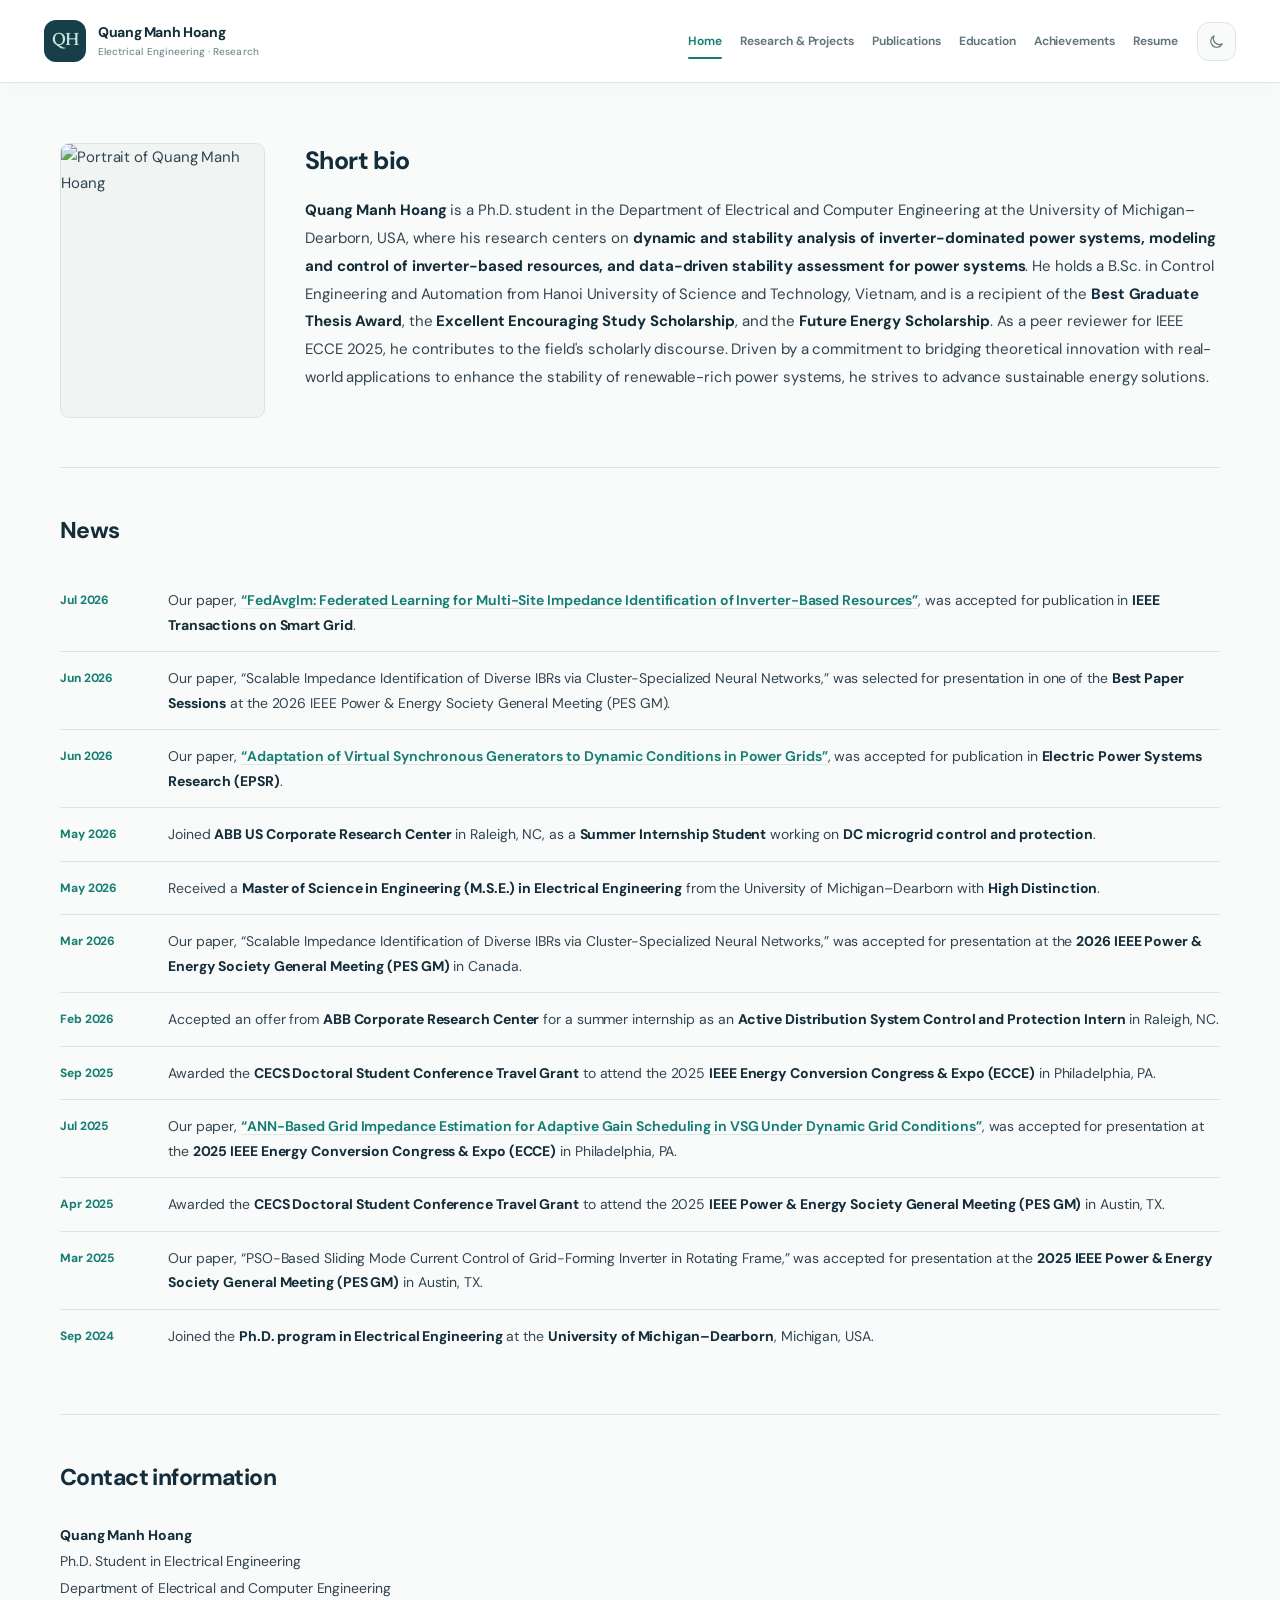
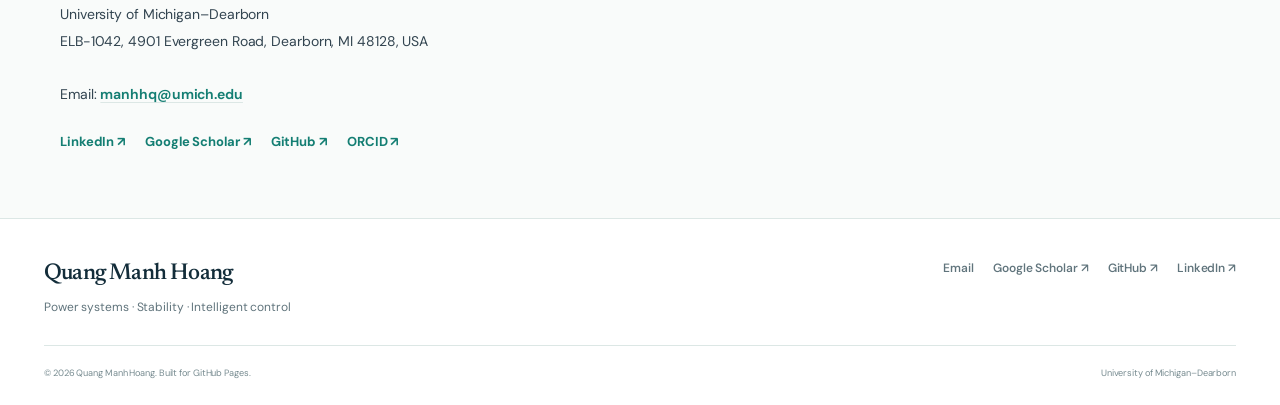
==== commit 4a025cf3: "content: simplify homepage to short bio, chronological news, and contact details" ====
--- a/index.html
+++ b/index.html
@@ -13,7 +13,7 @@
 <meta property="og:type" content="website"><meta property="og:title" content="Home | Quang Manh Hoang"><meta property="og:description" content="Academic home, research updates and contact information for Quang Manh Hoang."><meta property="og:url" content="https://manhqhumich12.github.io/index.html">
 <title>Home | Quang Manh Hoang</title>
 <link rel="canonical" href="https://manhqhumich12.github.io/index.html">
-<link rel="icon" type="image/svg+xml" href="assets/favicon.svg"><link rel="stylesheet" href="styles.css"><link rel="stylesheet" href="premium.css"><script src="script.js" defer></script>
+<link rel="icon" type="image/svg+xml" href="assets/favicon.svg"><link rel="stylesheet" href="styles.css"><link rel="stylesheet" href="premium.css"><link rel="stylesheet" href="home-simple.css"><script src="script.js" defer></script>
 </head><body>
 <a class="skip-link" href="#main">Skip to main content</a>
 <header class="site-header"><div class="container nav-shell">
@@ -21,36 +21,42 @@
 <nav class="nav" id="nav" aria-label="Main navigation"><a href="index.html" aria-current="page">Home</a><a href="research.html">Research & Projects</a><a href="publications.html">Publications</a><a href="education.html">Education</a><a href="achievements.html">Achievements</a><a href="resume.html">Resume</a></nav>
 <div class="nav-controls"><button id="theme-toggle" class="theme-toggle" type="button" aria-label="Switch to dark mode" title="Switch to dark mode"><svg viewBox="0 0 24 24" width="18" height="18" fill="none" stroke="currentColor" stroke-width="1.7" stroke-linecap="round" stroke-linejoin="round" aria-hidden="true"><path d="M20 15.4A8.5 8.5 0 0 1 8.6 4a8.5 8.5 0 1 0 11.4 11.4Z"/></svg></button><button id="nav-toggle" class="nav-toggle" type="button" aria-expanded="false" aria-controls="nav" aria-label="Open navigation"><span></span><span></span><span></span></button></div>
 </div></header>
-<main id="main"><section class="hero"><div class="container hero-grid"><div class="hero-copy">
-<div class="eyebrow"><span></span>RESEARCHER · ENGINEER · POWER SYSTEMS</div>
-<div class="university-line"><span class="tiny-seal">M</span><span>University of Michigan–Dearborn</span></div>
-<h1>Quang Manh<br><em>Hoang</em></h1>
-<p class="role-title">Ph.D. Student in Electrical Engineering</p>
-<p class="hero-lead">Advancing the stability and intelligence of <strong>inverter-dominated power systems.</strong></p>
-<p class="hero-summary">Research in power-system dynamics, modeling and control of inverter-based resources, and data-driven stability assessment.</p>
-<div class="hero-actions"><a class="btn btn-dark" href="research.html">Explore research <span>↗</span></a><a class="btn btn-outline" href="publications.html">Publications <span>↗</span></a></div>
-<div class="social-row"><a class="text-link" href="https://scholar.google.com/citations?hl=en&amp;user=gUNAoe0AAAAJ" target="_blank" rel="noopener noreferrer">Google Scholar<span aria-hidden="true"> ↗</span></a><a class="text-link" href="https://github.com/ManhqhUMich12" target="_blank" rel="noopener noreferrer">GitHub<span aria-hidden="true"> ↗</span></a><a class="text-link" href="https://www.linkedin.com/in/manhhg12/" target="_blank" rel="noopener noreferrer">LinkedIn<span aria-hidden="true"> ↗</span></a><a class="text-link" href="https://orcid.org/0009-0001-0348-9118" target="_blank" rel="noopener noreferrer">ORCID<span aria-hidden="true"> ↗</span></a></div>
-</div><div class="hero-side"><div class="portrait-shell"><div class="portrait-graphic"><span aria-hidden="true">QMH</span><small>ENERGY • CONTROL • STABILITY</small></div><img class="profile-photo" src="https://avatars.githubusercontent.com/u/192837493?v=4" alt="Quang Manh Hoang's public GitHub profile photo" loading="eager" referrerpolicy="no-referrer"></div>
-<div class="hero-side-card"><span class="mini-label">CURRENT FOCUS</span><p>Dynamic & stability analysis</p><div class="side-card-bottom"><span class="circle-live"></span> Grid-forming and data-driven control</div></div><p class="portrait-caption">Electrical Engineering · University of Michigan–Dearborn</p></div></div></section>
-<section class="stripe" aria-label="Research interests"><div class="container stripe-items"><span>RESEARCH INTERESTS</span><strong>Inverter-Based Resources</strong><strong>Small-Signal Stability</strong><strong>Grid-Forming Control</strong><strong>Machine Learning</strong></div></section>
-<section class="featured-section" aria-labelledby="featured-heading"><div class="container">
-<div class="featured-heading"><div><span class="section-index">SELECTED RESEARCH</span><h2 id="featured-heading">Research at the intersection<br>of power and intelligence</h2><p>Model-based and data-driven approaches to make inverter-dominated power systems more stable, adaptive and resilient.</p></div><a class="arrow-link" href="research.html">Explore all projects <span aria-hidden="true">↗</span></a></div>
-<div class="featured-grid">
-<article class="feature-card"><div class="feature-visual"><span class="feature-index">01 / GRID-FORMING CONTROL</span><svg viewBox="0 0 320 110" fill="none" aria-hidden="true"><path d="M6 85H314M6 55H314M6 25H314" stroke="currentColor" stroke-opacity=".19" stroke-dasharray="4 8"/><path d="M10 55 C28 55 32 22 50 22 S76 88 95 88 122 24 141 24 166 86 185 86 208 28 227 28 258 84 279 84 294 55 313 55" stroke="currentColor" stroke-width="3" stroke-linecap="round"/><path d="M10 55 C35 55 42 40 64 40 S101 70 126 70 164 40 189 40 229 65 250 65 288 55 313 55" stroke="currentColor" stroke-opacity=".45" stroke-width="2" stroke-dasharray="7 6"/></svg></div><div class="feature-card-body"><span class="feature-kicker">Control systems · VSG</span><h3>Adaptive grid-forming control</h3><p>Adaptive virtual synchronous generator strategies for changing grid conditions and improved dynamic performance.</p><a class="arrow-link" href="https://github.com/ManhqhUMich12/Adaptation-of-Virtual-Synchronous-Generators-to-Dynamic-Conditions-in-Power-Grids" target="_blank" rel="noopener noreferrer">View research <span aria-hidden="true">↗</span></a></div></article>
-<article class="feature-card"><div class="feature-visual feature-visual--two"><span class="feature-index">02 / FEDERATED LEARNING</span><svg viewBox="0 0 320 110" fill="none" aria-hidden="true"><path d="M160 53L57 25M160 53L67 89M160 53L260 25M160 53L259 88" stroke="currentColor" stroke-opacity=".38" stroke-width="2.5" stroke-dasharray="5 5"/><circle cx="160" cy="53" r="24" fill="currentColor" fill-opacity=".1" stroke="currentColor" stroke-width="2.5"/><circle cx="160" cy="53" r="7" fill="currentColor"/><circle cx="57" cy="25" r="16" fill="white" fill-opacity=".55" stroke="currentColor" stroke-width="2"/><circle cx="67" cy="89" r="16" fill="white" fill-opacity=".55" stroke="currentColor" stroke-width="2"/><circle cx="260" cy="25" r="16" fill="white" fill-opacity=".55" stroke="currentColor" stroke-width="2"/><circle cx="259" cy="88" r="16" fill="white" fill-opacity=".55" stroke="currentColor" stroke-width="2"/><path d="M50 25h14M60 20v10M60 89h14M253 25h14M252 88h14" stroke="currentColor" stroke-width="2"/></svg></div><div class="feature-card-body"><span class="feature-kicker">Machine learning · Impedance</span><h3>Federated impedance identification</h3><p>Learning-based, multi-site impedance identification for inverter-based resources without pooling raw site measurements.</p><a class="arrow-link" href="https://github.com/ManhqhUMich12/FedAvgIm-Federated-Learning-for-Multi-Site-Impedance-Identification-of-Inverter-Based-Resources" target="_blank" rel="noopener noreferrer">View research <span aria-hidden="true">↗</span></a></div></article>
-<article class="feature-card"><div class="feature-visual feature-visual--three"><span class="feature-index">03 / POWER-SYSTEM STABILITY</span><svg viewBox="0 0 320 110" fill="none" aria-hidden="true"><path d="M12 87H309M12 54H309M12 21H309" stroke="currentColor" stroke-opacity=".19" stroke-dasharray="4 7"/><path d="M20 76C43 76 54 33 83 33S116 75 149 75 188 27 220 27 262 65 298 38" stroke="currentColor" stroke-width="2.7" stroke-linecap="round"/><path d="M20 39C57 38 66 70 105 70S156 27 185 37 235 82 270 75 293 60 303 59" stroke="currentColor" stroke-opacity=".5" stroke-width="2" stroke-dasharray="6 6"/><circle cx="83" cy="33" r="5" fill="currentColor"/><circle cx="220" cy="27" r="5" fill="currentColor"/></svg></div><div class="feature-card-body"><span class="feature-kicker">Dynamics · Stability analysis</span><h3>Whole-system stability modeling</h3><p>Impedance-based modeling and small-signal analysis of interconnected converter-dominated power networks.</p><a class="arrow-link" href="https://github.com/ManhqhUMich12/Impedance-based-whole-system-modeling-and-stability-analysis" target="_blank" rel="noopener noreferrer">View research <span aria-hidden="true">↗</span></a></div></article>
+<main id="main" class="home-simple">
+<section class="home-intro" aria-labelledby="short-bio"><div class="container intro-grid">
+<img class="bio-portrait" src="https://avatars.githubusercontent.com/u/192837493?v=4" alt="Portrait of Quang Manh Hoang" width="205" height="275" loading="eager" referrerpolicy="no-referrer">
+<div><h1 id="short-bio">Short bio</h1>
+<p class="bio-text"><strong>Quang Manh Hoang</strong> is a Ph.D. student in the Department of Electrical and Computer Engineering at the University of Michigan–Dearborn, USA, where his research centers on <strong>dynamic and stability analysis of inverter-dominated power systems, modeling and control of inverter-based resources, and data-driven stability assessment for power systems</strong>. He holds a B.Sc. in Control Engineering and Automation from Hanoi University of Science and Technology, Vietnam, and is a recipient of the <strong>Best Graduate Thesis Award</strong>, the <strong>Excellent Encouraging Study Scholarship</strong>, and the <strong>Future Energy Scholarship</strong>. As a peer reviewer for IEEE ECCE 2025, he contributes to the field's scholarly discourse. Driven by a commitment to bridging theoretical innovation with real-world applications to enhance the stability of renewable-rich power systems, he strives to advance sustainable energy solutions.</p>
 </div></div></section>
-<section class="content-section" id="about"><div class="container split"><div class="side-heading"><span class="section-index">ABOUT</span><h2>About me</h2></div><div class="editorial"><p class="lead">Quang Manh Hoang is a Ph.D. student in Electrical Engineering at the University of Michigan–Dearborn, USA.</p><p>His research centers on dynamic and stability analysis of inverter-dominated power systems, modeling and control of inverter-based resources, and data-driven stability assessment for modern power grids.</p><p>He holds a B.Sc. in Control Engineering and Automation from Hanoi University of Science and Technology, Vietnam, and earned an M.S.E. in Electrical Engineering from the University of Michigan–Dearborn with High Distinction in May 2026.</p><p>His work aims to bridge theoretical advances and practical applications to support stable, resilient and renewable-rich power systems.</p><div class="bio-note"><span>RESEARCH THEMES</span><strong>Modeling & control</strong><strong>Converter-dominated grids</strong><strong>Learning-based identification</strong></div></div></div></section>
-<section class="content-section soft-section" id="news"><div class="container"><div class="section-top"><span class="section-index">UPDATES</span><div><h2>Latest news</h2><p>Research, milestones and academic updates.</p></div></div>
-<div class="news-list">
-<article><time datetime="2026-05">MAY 2026</time><p>Joined the <strong>ABB US Corporate Research Center</strong> in Raleigh, NC, as a summer intern working on DC microgrid control and protection.</p></article>
-<article><time datetime="2026-05">MAY 2026</time><p>Received the <strong>Master of Science in Engineering (M.S.E.) in Electrical Engineering</strong> from the University of Michigan–Dearborn with High Distinction.</p></article>
-<article><time datetime="2026-03">MAR 2026</time><p>Paper on <strong>cluster-specialized neural networks for scalable impedance identification</strong> accepted for the 2026 IEEE PES General Meeting.</p></article>
-<article><time datetime="2025-09">SEP 2025</time><p>Awarded the CECS Doctoral Student Conference Travel Grant to attend IEEE ECCE 2025 in Philadelphia.</p></article>
-<article><time datetime="2025-07">JUL 2025</time><p>Paper on <strong>ANN-based grid impedance estimation and adaptive VSG gain scheduling</strong> accepted at IEEE ECCE 2025.</p></article>
-<article><time datetime="2025-04">APR 2025</time><p>Awarded the CECS Doctoral Student Conference Travel Grant to attend IEEE PES GM 2025 in Austin.</p></article>
-<article><time datetime="2024-09">SEP 2024</time><p>Started the Ph.D. program in Electrical Engineering at the University of Michigan–Dearborn.</p></article>
-</div></div></section>
-<section class="content-section contact-band" id="contact"><div class="container contact-grid"><div><span class="section-index">CONTACT</span><h2>Let's connect</h2><p>Research collaborations, power-systems discussions and engineering opportunities.</p></div><div class="contact-actions"><a class="btn btn-dark" href="mailto:manhhq@umich.edu">manhhq@umich.edu <span>↗</span></a><span>Department of Electrical and Computer Engineering<br>University of Michigan–Dearborn · Michigan, USA</span></div></div></section></main>
+<section class="home-news" aria-labelledby="news-heading"><div class="container">
+<h2 id="news-heading">News</h2>
+<ul class="news-items">
+<li><time datetime="2026-07">Jul 2026</time><span>Our paper, <a class="inline-paper" href="https://doi.org/10.1109/TSG.2026.3717637" target="_blank" rel="noopener noreferrer">“FedAvgIm: Federated Learning for Multi-Site Impedance Identification of Inverter-Based Resources”</a>, was accepted for publication in <strong>IEEE Transactions on Smart Grid</strong>.</span></li>
+<li><time datetime="2026-06">Jun 2026</time><span>Our paper, “Scalable Impedance Identification of Diverse IBRs via Cluster-Specialized Neural Networks,” was selected for presentation in one of the <strong>Best Paper Sessions</strong> at the 2026 IEEE Power &amp; Energy Society General Meeting (PES GM).</span></li>
+<li><time datetime="2026-06">Jun 2026</time><span>Our paper, <a class="inline-paper" href="https://www.sciencedirect.com/science/article/pii/S0378779626007248" target="_blank" rel="noopener noreferrer">“Adaptation of Virtual Synchronous Generators to Dynamic Conditions in Power Grids”</a>, was accepted for publication in <strong>Electric Power Systems Research (EPSR)</strong>.</span></li>
+<li><time datetime="2026-05">May 2026</time><span>Joined <strong>ABB US Corporate Research Center</strong> in Raleigh, NC, as a <strong>Summer Internship Student</strong> working on <strong>DC microgrid control and protection</strong>.</span></li>
+<li><time datetime="2026-05">May 2026</time><span>Received a <strong>Master of Science in Engineering (M.S.E.) in Electrical Engineering</strong> from the University of Michigan–Dearborn with <strong>High Distinction</strong>.</span></li>
+<li><time datetime="2026-03">Mar 2026</time><span>Our paper, “Scalable Impedance Identification of Diverse IBRs via Cluster-Specialized Neural Networks,” was accepted for presentation at the <strong>2026 IEEE Power &amp; Energy Society General Meeting (PES GM)</strong> in Canada.</span></li>
+<li><time datetime="2026-02">Feb 2026</time><span>Accepted an offer from <strong>ABB Corporate Research Center</strong> for a summer internship as an <strong>Active Distribution System Control and Protection Intern</strong> in Raleigh, NC.</span></li>
+<li><time datetime="2025-09">Sep 2025</time><span>Awarded the <strong>CECS Doctoral Student Conference Travel Grant</strong> to attend the 2025 <strong>IEEE Energy Conversion Congress &amp; Expo (ECCE)</strong> in Philadelphia, PA.</span></li>
+<li><time datetime="2025-07">Jul 2025</time><span>Our paper, <a class="inline-paper" href="https://doi.org/10.1109/ECCE58356.2025.11259993" target="_blank" rel="noopener noreferrer">“ANN-Based Grid Impedance Estimation for Adaptive Gain Scheduling in VSG Under Dynamic Grid Conditions”</a>, was accepted for presentation at the <strong>2025 IEEE Energy Conversion Congress &amp; Expo (ECCE)</strong> in Philadelphia, PA.</span></li>
+<li><time datetime="2025-04">Apr 2025</time><span>Awarded the <strong>CECS Doctoral Student Conference Travel Grant</strong> to attend the 2025 <strong>IEEE Power &amp; Energy Society General Meeting (PES GM)</strong> in Austin, TX.</span></li>
+<li><time datetime="2025-03">Mar 2025</time><span>Our paper, “PSO-Based Sliding Mode Current Control of Grid-Forming Inverter in Rotating Frame,” was accepted for presentation at the <strong>2025 IEEE Power &amp; Energy Society General Meeting (PES GM)</strong> in Austin, TX.</span></li>
+<li><time datetime="2024-09">Sep 2024</time><span>Joined the <strong>Ph.D. program in Electrical Engineering</strong> at the <strong>University of Michigan–Dearborn</strong>, Michigan, USA.</span></li>
+</ul></div></section>
+<section class="home-contact" aria-labelledby="contact-heading"><div class="container">
+<h2 id="contact-heading">Contact information</h2>
+<address><strong>Quang Manh Hoang</strong><br>
+Ph.D. Student in Electrical Engineering<br>
+Department of Electrical and Computer Engineering<br>
+University of Michigan–Dearborn<br>
+ELB-1042, 4901 Evergreen Road, Dearborn, MI 48128, USA<br><br>
+Email: <a class="inline-paper" href="mailto:manhhq@umich.edu">manhhq@umich.edu</a></address>
+<nav class="contact-links" aria-label="Academic and professional profiles">
+<a href="https://www.linkedin.com/in/manhhg12/" target="_blank" rel="noopener noreferrer">LinkedIn ↗</a>
+<a href="https://scholar.google.com/citations?hl=en&amp;user=gUNAoe0AAAAJ" target="_blank" rel="noopener noreferrer">Google Scholar ↗</a>
+<a href="https://github.com/ManhqhUMich12" target="_blank" rel="noopener noreferrer">GitHub ↗</a>
+<a href="https://orcid.org/0009-0001-0348-9118" target="_blank" rel="noopener noreferrer">ORCID ↗</a>
+</nav></div></section>
+</main>
 <footer class="footer"><div class="container footer-main"><div><a class="footer-brand" href="index.html">Quang Manh Hoang</a><p>Power systems · Stability · Intelligent control</p></div><div class="footer-links"><a href="mailto:manhhq@umich.edu">Email</a><a class="footer-link" href="https://scholar.google.com/citations?hl=en&amp;user=gUNAoe0AAAAJ" target="_blank" rel="noopener noreferrer">Google Scholar<span aria-hidden="true"> ↗</span></a><a class="footer-link" href="https://github.com/ManhqhUMich12" target="_blank" rel="noopener noreferrer">GitHub<span aria-hidden="true"> ↗</span></a><a class="footer-link" href="https://www.linkedin.com/in/manhhg12/" target="_blank" rel="noopener noreferrer">LinkedIn<span aria-hidden="true"> ↗</span></a></div></div><div class="container footer-bottom"><small>© <span id="year">2026</span> Quang Manh Hoang. Built for GitHub Pages.</small><small>University of Michigan–Dearborn</small></div></footer>
 </body></html>
--- a/home-simple.css
+++ b/home-simple.css
@@ -0,0 +1,40 @@
+/* Home only: concise academic homepage based on the original website */
+.home-simple { background:var(--bg); }
+.home-simple .container { width:min(1160px,calc(100% - 72px)); }
+.home-simple h1,.home-simple h2 { font-family:var(--sans); letter-spacing:-.025em; color:var(--heading); }
+.home-simple .home-intro { padding:60px 0 49px; }
+.home-simple .intro-grid { display:grid; grid-template-columns:205px minmax(0,1fr); gap:40px; align-items:start; }
+.home-simple .bio-portrait { width:205px; height:275px; object-fit:cover; object-position:center 32%; border-radius:9px; background:var(--soft); border:1px solid var(--line); }
+.home-simple h1 { margin:2px 0 21px; font-size:25px; line-height:1.25; font-weight:750; }
+.home-simple .bio-text { color:var(--ink); font-size:15px; line-height:1.85; margin:0; max-width:970px; }
+.home-simple .bio-text strong { color:var(--heading); font-weight:750; }
+.home-simple section + section .container { border-top:1px solid var(--line); }
+.home-simple .home-news { padding:0 0 52px; }
+.home-simple .home-news .container { padding-top:42px; }
+.home-simple h2 { font-size:23px; font-weight:750; margin:0 0 24px; }
+.home-simple .news-items { margin:0; padding:0; list-style:none; }
+.home-simple .news-items li { display:grid; grid-template-columns:88px minmax(0,1fr); gap:20px; align-items:start; border-bottom:1px solid var(--line); padding:14px 0; font-size:14px; line-height:1.75; color:var(--ink); }
+.home-simple .news-items li:last-child { border-bottom:0; }
+.home-simple .news-items time { color:var(--accent); font-size:12px; font-weight:750; white-space:nowrap; padding-top:2px; }
+.home-simple .news-items strong { font-weight:750; color:var(--heading); }
+.home-simple a.inline-paper { color:var(--accent); font-weight:650; text-decoration:underline; text-decoration-color:var(--line); text-underline-offset:3px; }
+.home-simple a.inline-paper:hover { text-decoration-color:var(--accent); }
+.home-simple .home-contact { padding-bottom:65px; }
+.home-simple .home-contact .container { padding-top:42px; }
+.home-simple address { font-style:normal; font-size:14px; color:var(--ink); line-height:1.9; }
+.home-simple address strong { color:var(--heading); font-weight:750; }
+.home-simple .contact-links { display:flex; flex-wrap:wrap; gap:10px 20px; margin-top:23px; align-items:center; }
+.home-simple .contact-links a { font-size:13px; font-weight:700; color:var(--accent); }
+.home-simple .contact-links a:hover { text-decoration:underline; }
+@media(max-width:760px){
+ .home-simple .container { width:calc(100% - 42px); }
+ .home-simple .home-intro { padding:37px 0; }
+ .home-simple .intro-grid { grid-template-columns:1fr; gap:23px; }
+ .home-simple .bio-portrait { width:165px; height:205px; }
+ .home-simple h1 { font-size:23px; margin-bottom:12px; }
+ .home-simple .bio-text { font-size:14px; }
+ .home-simple .home-news .container,.home-simple .home-contact .container { padding-top:31px; }
+ .home-simple .news-items li { grid-template-columns:1fr; gap:4px; padding:13px 0; font-size:13px; }
+ .home-simple .news-items time { font-size:11px; }
+ .home-simple h2 { font-size:21px; margin-bottom:15px; }
+}
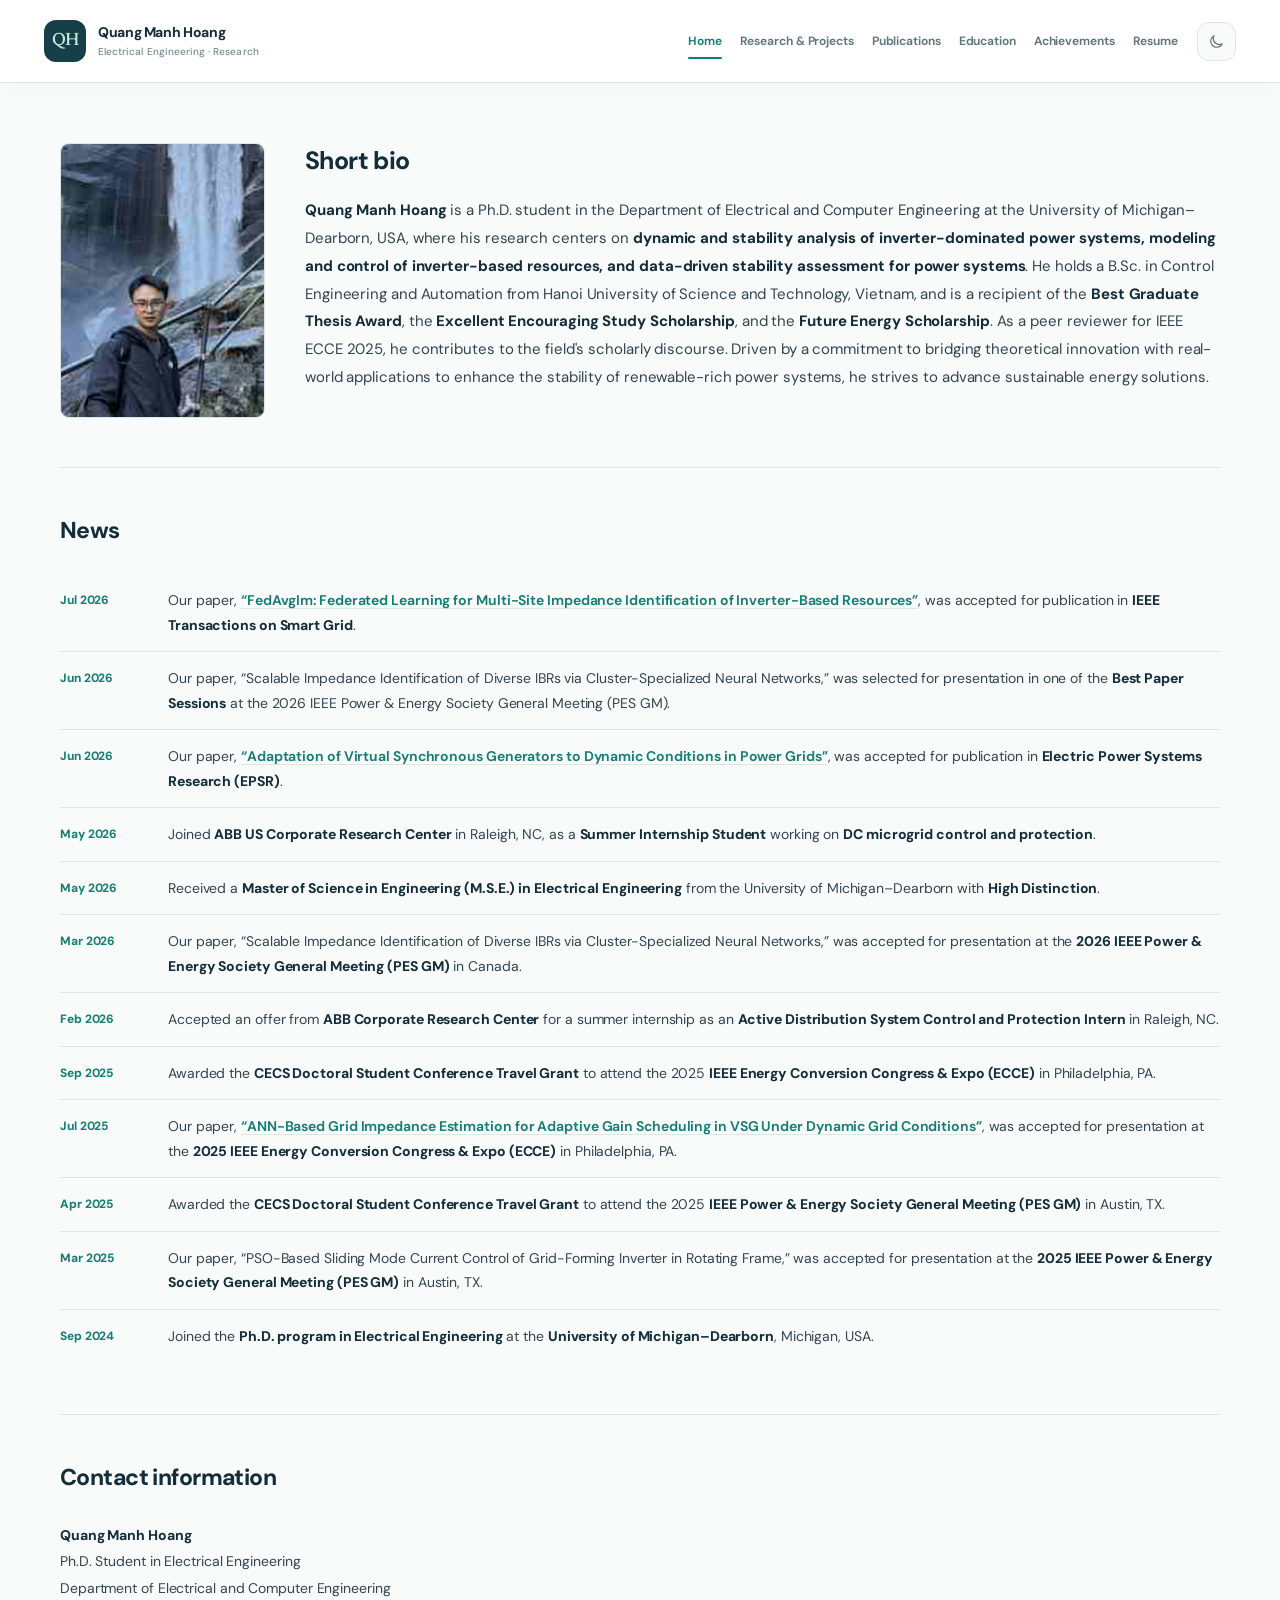
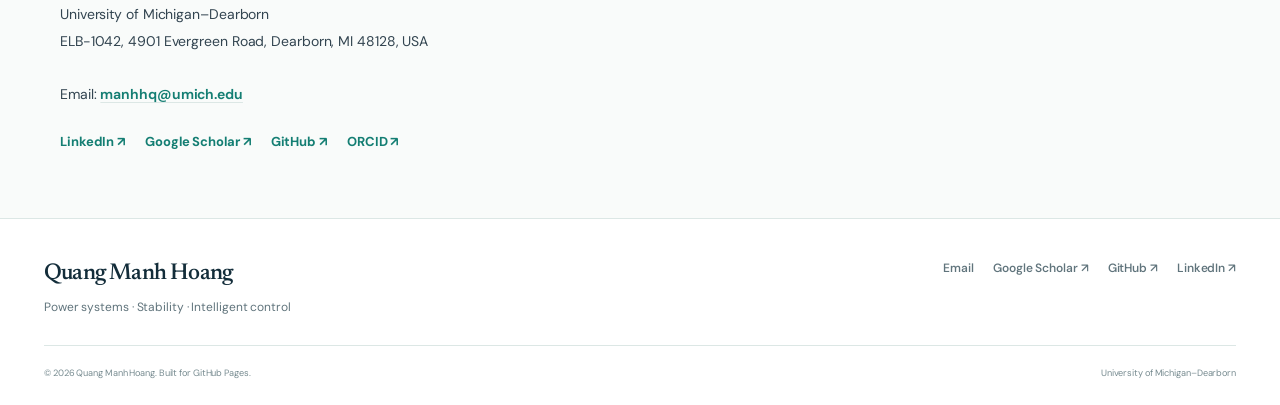
==== commit 9bda752e: "home: use supplied waterfall portrait" ====
--- a/index.html
+++ b/index.html
@@ -10,20 +10,20 @@
 </script>
 <meta charset="utf-8"><meta name="viewport" content="width=device-width,initial-scale=1">
 <meta name="theme-color" content="#fcfcfa"><meta name="description" content="Academic home, research updates and contact information for Quang Manh Hoang.">
-<meta property="og:type" content="website"><meta property="og:title" content="Home | Quang Manh Hoang"><meta property="og:description" content="Academic home, research updates and contact information for Quang Manh Hoang."><meta property="og:url" content="https://manhqhumich12.github.io/index.html">
+<meta property="og:type" content="website"><meta property="og:title" content="Home | Quang Manh Hoang"><meta property="og:description" content="Academic home, research updates and contact information for Quang Manh Hoang."><meta property="og:url" content="https://manhqhumich12.github.io/">
 <title>Home | Quang Manh Hoang</title>
-<link rel="canonical" href="https://manhqhumich12.github.io/index.html">
+<link rel="canonical" href="https://manhqhumich12.github.io/">
 <link rel="icon" type="image/svg+xml" href="assets/favicon.svg"><link rel="stylesheet" href="styles.css"><link rel="stylesheet" href="premium.css"><link rel="stylesheet" href="home-simple.css"><script src="script.js" defer></script>
 </head><body>
 <a class="skip-link" href="#main">Skip to main content</a>
 <header class="site-header"><div class="container nav-shell">
-<a class="brand" href="index.html" aria-label="Quang Manh Hoang, Home"><span class="brand-symbol" aria-hidden="true">QH</span><span class="brand-name">Quang Manh Hoang<small>Electrical Engineering · Research</small></span></a>
-<nav class="nav" id="nav" aria-label="Main navigation"><a href="index.html" aria-current="page">Home</a><a href="research.html">Research & Projects</a><a href="publications.html">Publications</a><a href="education.html">Education</a><a href="achievements.html">Achievements</a><a href="resume.html">Resume</a></nav>
+<a class="brand" href="/" aria-label="Quang Manh Hoang, Home"><span class="brand-symbol" aria-hidden="true">QH</span><span class="brand-name">Quang Manh Hoang<small>Electrical Engineering · Research</small></span></a>
+<nav class="nav" id="nav" aria-label="Main navigation"><a href="/" aria-current="page">Home</a><a href="research.html">Research & Projects</a><a href="publications.html">Publications</a><a href="education.html">Education</a><a href="achievements.html">Achievements</a><a href="resume.html">Resume</a></nav>
 <div class="nav-controls"><button id="theme-toggle" class="theme-toggle" type="button" aria-label="Switch to dark mode" title="Switch to dark mode"><svg viewBox="0 0 24 24" width="18" height="18" fill="none" stroke="currentColor" stroke-width="1.7" stroke-linecap="round" stroke-linejoin="round" aria-hidden="true"><path d="M20 15.4A8.5 8.5 0 0 1 8.6 4a8.5 8.5 0 1 0 11.4 11.4Z"/></svg></button><button id="nav-toggle" class="nav-toggle" type="button" aria-expanded="false" aria-controls="nav" aria-label="Open navigation"><span></span><span></span><span></span></button></div>
 </div></header>
 <main id="main" class="home-simple">
 <section class="home-intro" aria-labelledby="short-bio"><div class="container intro-grid">
-<img class="bio-portrait" src="https://avatars.githubusercontent.com/u/192837493?v=4" alt="Portrait of Quang Manh Hoang" width="205" height="275" loading="eager" referrerpolicy="no-referrer">
+<img class="bio-portrait" src="assets/waterfall-portrait.svg" alt="Portrait of Quang Manh Hoang" width="205" height="275" loading="eager" referrerpolicy="no-referrer">
 <div><h1 id="short-bio">Short bio</h1>
 <p class="bio-text"><strong>Quang Manh Hoang</strong> is a Ph.D. student in the Department of Electrical and Computer Engineering at the University of Michigan–Dearborn, USA, where his research centers on <strong>dynamic and stability analysis of inverter-dominated power systems, modeling and control of inverter-based resources, and data-driven stability assessment for power systems</strong>. He holds a B.Sc. in Control Engineering and Automation from Hanoi University of Science and Technology, Vietnam, and is a recipient of the <strong>Best Graduate Thesis Award</strong>, the <strong>Excellent Encouraging Study Scholarship</strong>, and the <strong>Future Energy Scholarship</strong>. As a peer reviewer for IEEE ECCE 2025, he contributes to the field's scholarly discourse. Driven by a commitment to bridging theoretical innovation with real-world applications to enhance the stability of renewable-rich power systems, he strives to advance sustainable energy solutions.</p>
 </div></div></section>
@@ -58,5 +58,5 @@
 <a href="https://orcid.org/0009-0001-0348-9118" target="_blank" rel="noopener noreferrer">ORCID ↗</a>
 </nav></div></section>
 </main>
-<footer class="footer"><div class="container footer-main"><div><a class="footer-brand" href="index.html">Quang Manh Hoang</a><p>Power systems · Stability · Intelligent control</p></div><div class="footer-links"><a href="mailto:manhhq@umich.edu">Email</a><a class="footer-link" href="https://scholar.google.com/citations?hl=en&amp;user=gUNAoe0AAAAJ" target="_blank" rel="noopener noreferrer">Google Scholar<span aria-hidden="true"> ↗</span></a><a class="footer-link" href="https://github.com/ManhqhUMich12" target="_blank" rel="noopener noreferrer">GitHub<span aria-hidden="true"> ↗</span></a><a class="footer-link" href="https://www.linkedin.com/in/manhhg12/" target="_blank" rel="noopener noreferrer">LinkedIn<span aria-hidden="true"> ↗</span></a></div></div><div class="container footer-bottom"><small>© <span id="year">2026</span> Quang Manh Hoang. Built for GitHub Pages.</small><small>University of Michigan–Dearborn</small></div></footer>
+<footer class="footer"><div class="container footer-main"><div><a class="footer-brand" href="/">Quang Manh Hoang</a><p>Power systems · Stability · Intelligent control</p></div><div class="footer-links"><a href="mailto:manhhq@umich.edu">Email</a><a class="footer-link" href="https://scholar.google.com/citations?hl=en&amp;user=gUNAoe0AAAAJ" target="_blank" rel="noopener noreferrer">Google Scholar<span aria-hidden="true"> ↗</span></a><a class="footer-link" href="https://github.com/ManhqhUMich12" target="_blank" rel="noopener noreferrer">GitHub<span aria-hidden="true"> ↗</span></a><a class="footer-link" href="https://www.linkedin.com/in/manhhg12/" target="_blank" rel="noopener noreferrer">LinkedIn<span aria-hidden="true"> ↗</span></a></div></div><div class="container footer-bottom"><small>© <span id="year">2026</span> Quang Manh Hoang. Built for GitHub Pages.</small><small>University of Michigan–Dearborn</small></div></footer>
 </body></html>
